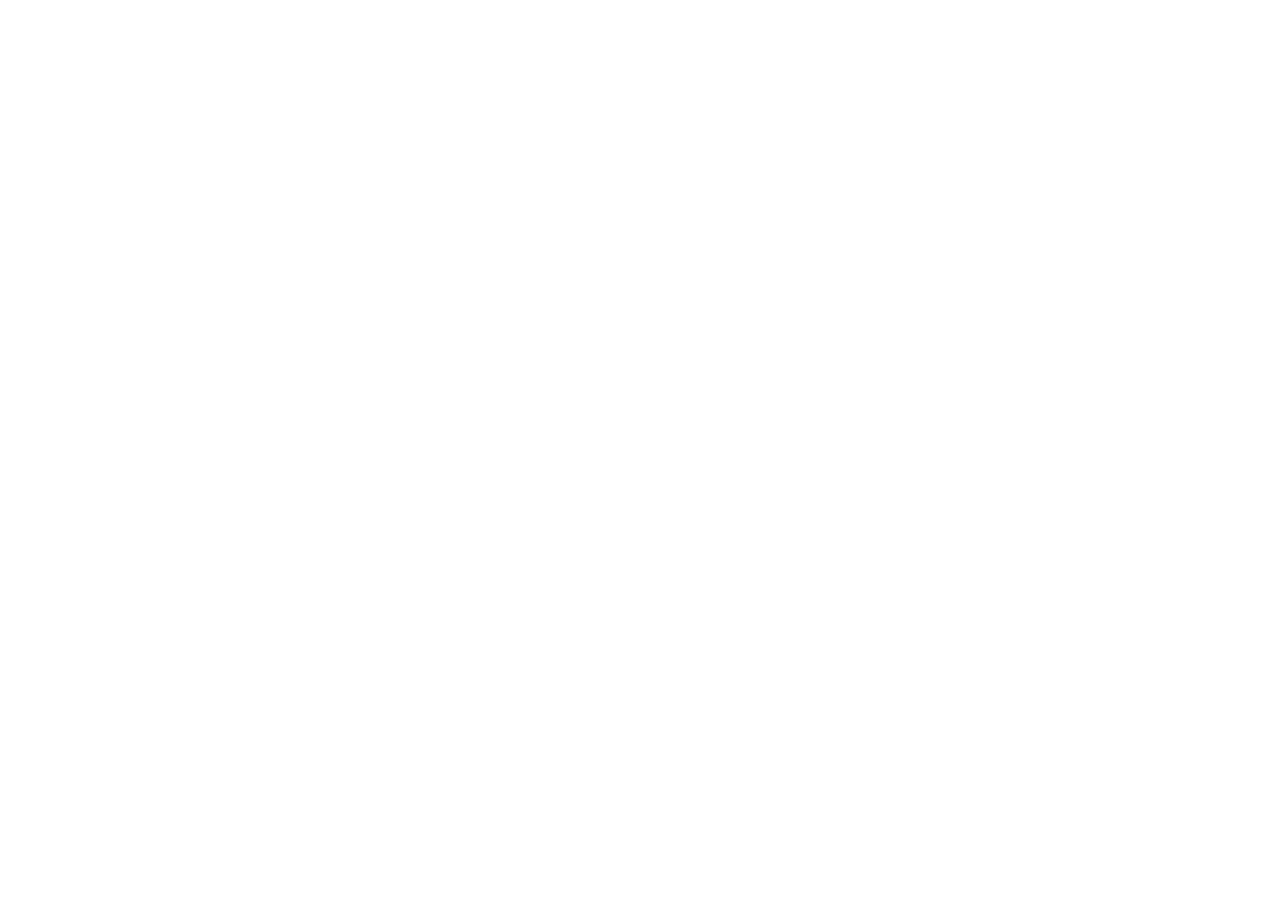
==== index.html @ 6e080601 "Create Project" ====
<!DOCTYPE html>
<html lang="fa">

<head>
    <meta charset="UTF-8">
    <meta name="viewport" content="width=device-width, initial-scale=1, minimum-scale=1, maximum-scale=1">

    <!-- Bootstrap style -->
    <link rel="stylesheet" href="assets/css/bootstrap/bootstrap.min.css">

    <!-- Bootstrap rtl -->
    <link rel="stylesheet" href="assets/css/bootstrap/bootstrap-rtl.css">

    <!-- Custom style -->
    <link rel="stylesheet" href="assets/css/custom/style.css">
    <link rel="stylesheet" href="assets/css/custom/light-theme.css" id="light-theme">
    <link rel="stylesheet" href="assets/css/custom/IranSansFont.css">

    <!-- Aos Style -->
    <link rel="stylesheet" href="assets/css/aos/aos.css">

    <!-- FontAwesome icons -->
    <link rel="stylesheet" href="https://use.fontawesome.com/releases/v5.15.1/css/all.css"
        integrity="sha384-vp86vTRFVJgpjF9jiIGPEEqYqlDwgyBgEF109VFjmqGmIY/Y4HV4d3Gp2irVfcrp" crossorigin="anonymous">

    <!-- Site Title -->
    <title>Pezhvak Agency</title>
</head>

<body>


    <!-- jQuery js -->
    <script src="assets/js/jquery/jquery-3.5.1.min.js"></script>

    <!-- Bootstrap js -->
    <script src="assets/js/bootstrap/popper.min.js"></script>
    <script src="assets/js/bootstrap/bootstrap.min.js"></script>

    <!-- Custome js -->
    <script src="assets/js/custom/SiteTheme.js"></script>
    <script src="assets/js/custom/Script.js"></script>

    <!-- Aos js -->
    <script src="assets/js/aos/aos.js"></script>
    <script>
        AOS.init();
    </script>
</body>

</html>
---- assets/css/custom/IranSansFont.css ----
/*
IRAN Sans-serif fonts are considered a proprietary software.
To gain information about the laws regarding the use of these fonts, please visit www.fontiran.com
--------------------------------------------------------------------------------------
This set of fonts are used in this project under the license: (...)
--------------------------------------------------------------------------------------
*/



/********** Import Fonts **********/
@font-face{
    font-family: 'IranSans';
    src: url(../../fonts/eot/iransansdnlight.eot);
    src: url(../../fonts/ttf/iransansdnlight.ttf) format('truetype'),
         url(../../fonts/woff/iransansdnlight.woff) format('woff'),
         url(../../fonts/svg/iransansdnlight.svg) format('svg'),
         url(../../fonts/woff2/iransansdnlight.woff2) format('woff2');
    font-style: thin;
}
@font-face{
    font-family: 'IranSans';
    src: url(../../fonts/eot/iransansdn.eot);
    src: url(../../fonts/ttf/iransansdn.ttf) format('truetype'),
         url(../../fonts/woff/iransansdn.woff) format('woff'),
         url(../../fonts/svg/iransansdn.svg) format('svg'),
         url(../../fonts/woff2/iransansdn.woff2) format('woff2');
    font-style: normal;
}
@font-face{
    font-family: 'IranSans';
    src: url(../../fonts/eot/iransansdnbold.eot);
    src: url(../../fonts/ttf/iransansdnbold.ttf) format('truetype'),
         url(../../fonts/woff/iransansdnbold.woff) format('woff'),
         url(../../fonts/svg/iransansdnbold.svg) format('svg'),
         url(../../fonts/woff2/iransansdnbold.woff2) format('woff2');
    font-style: bold;
}
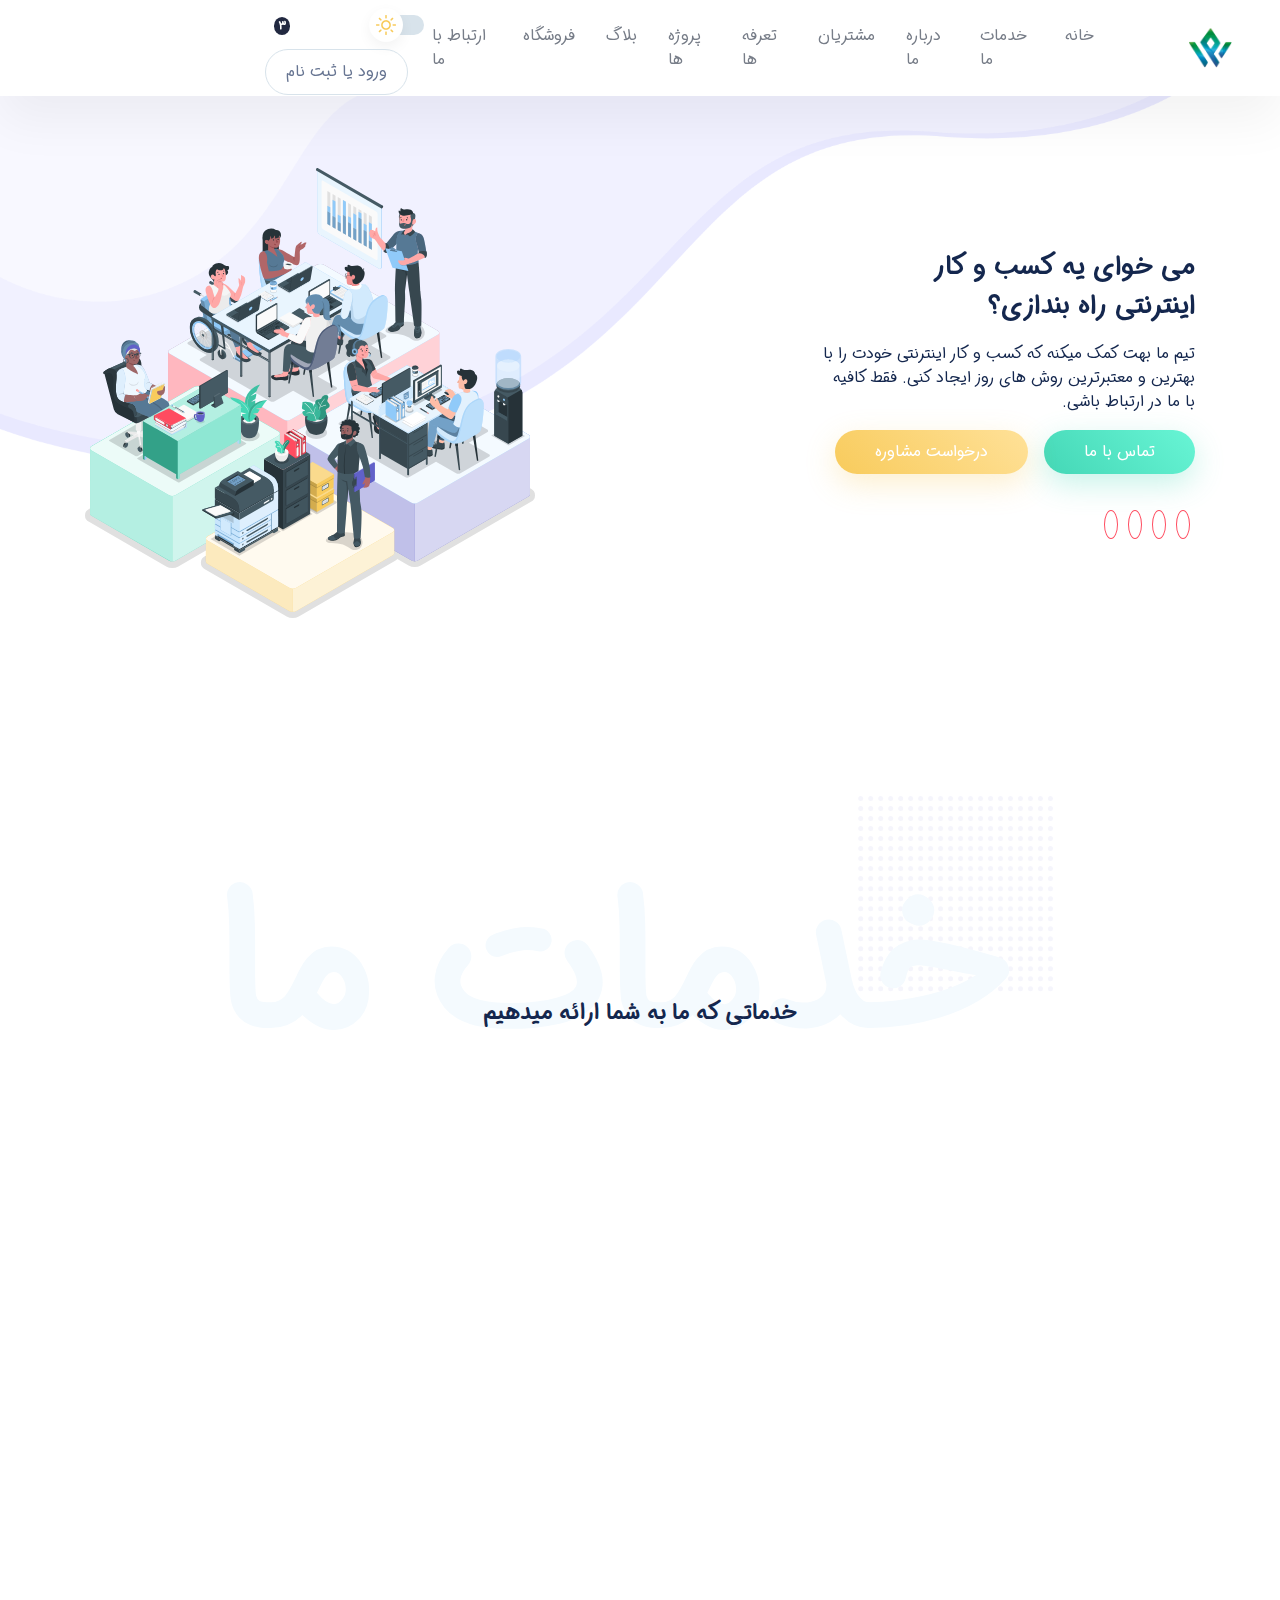
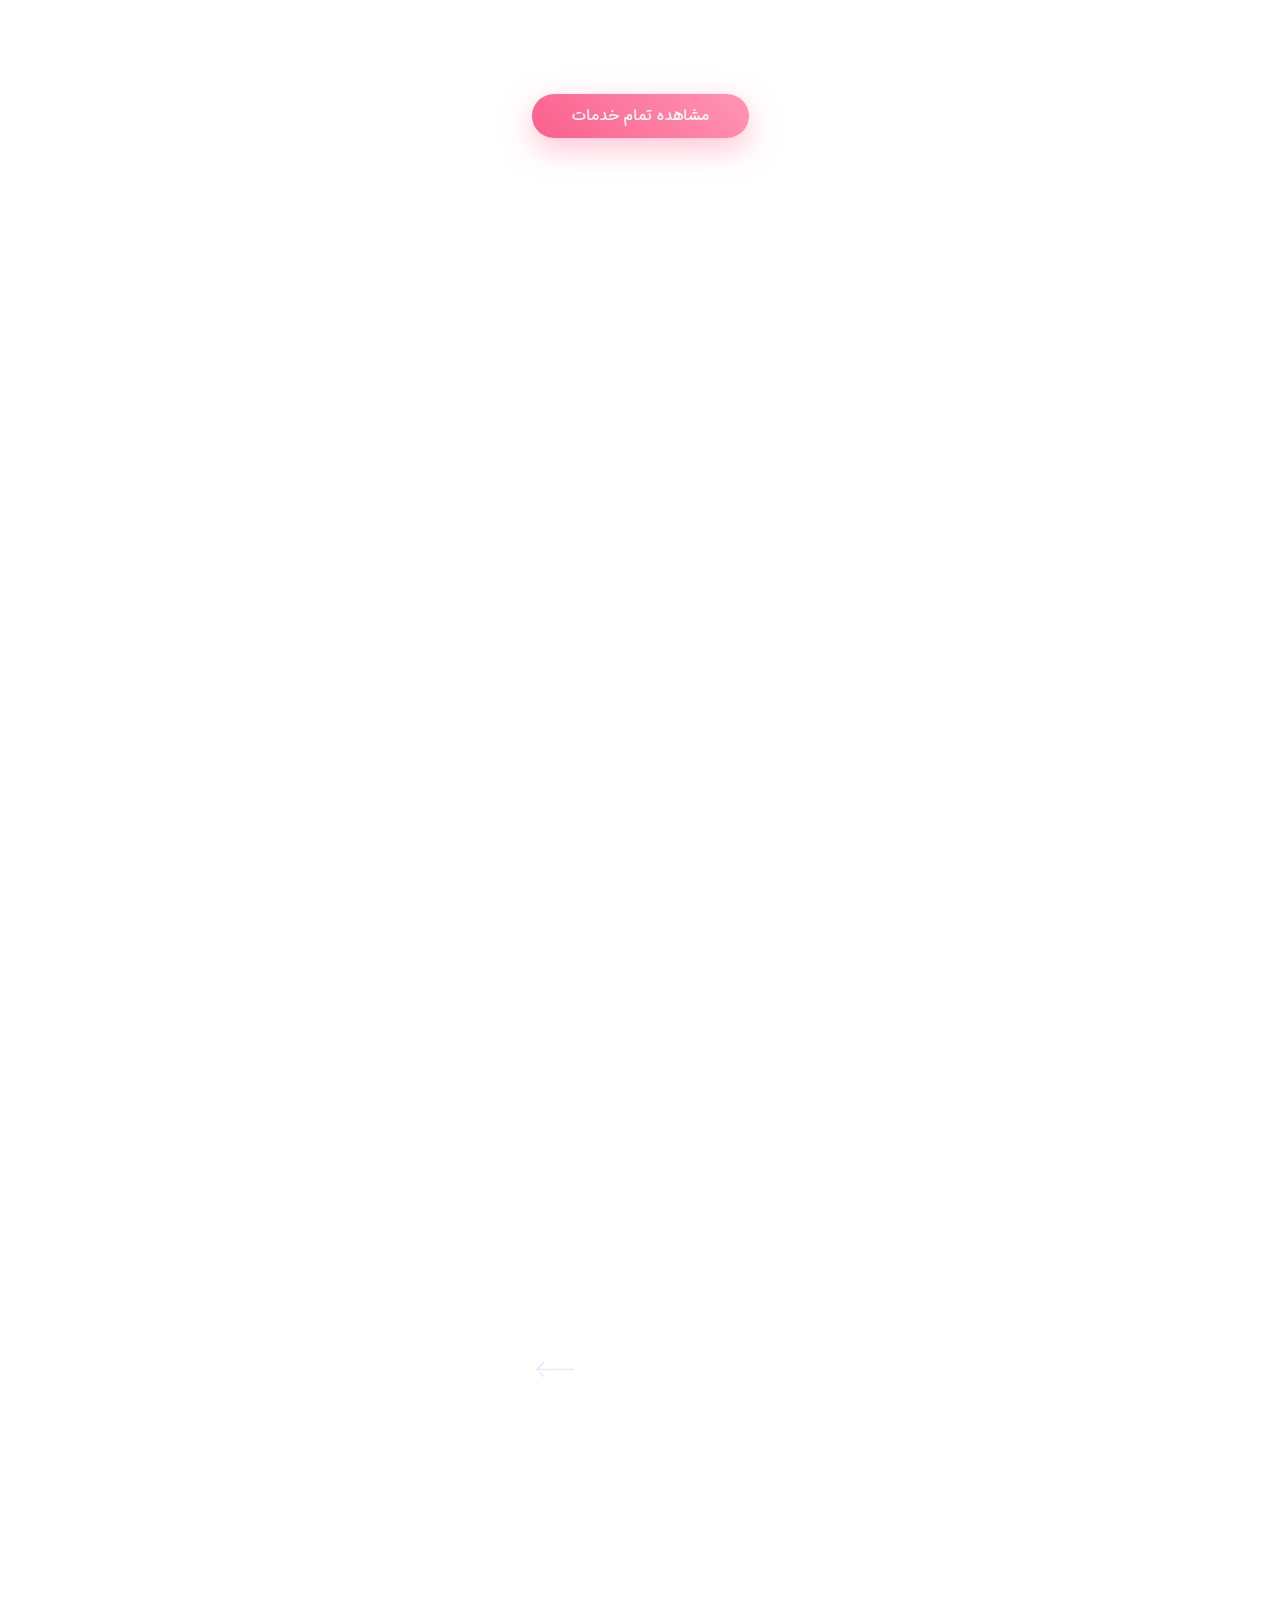
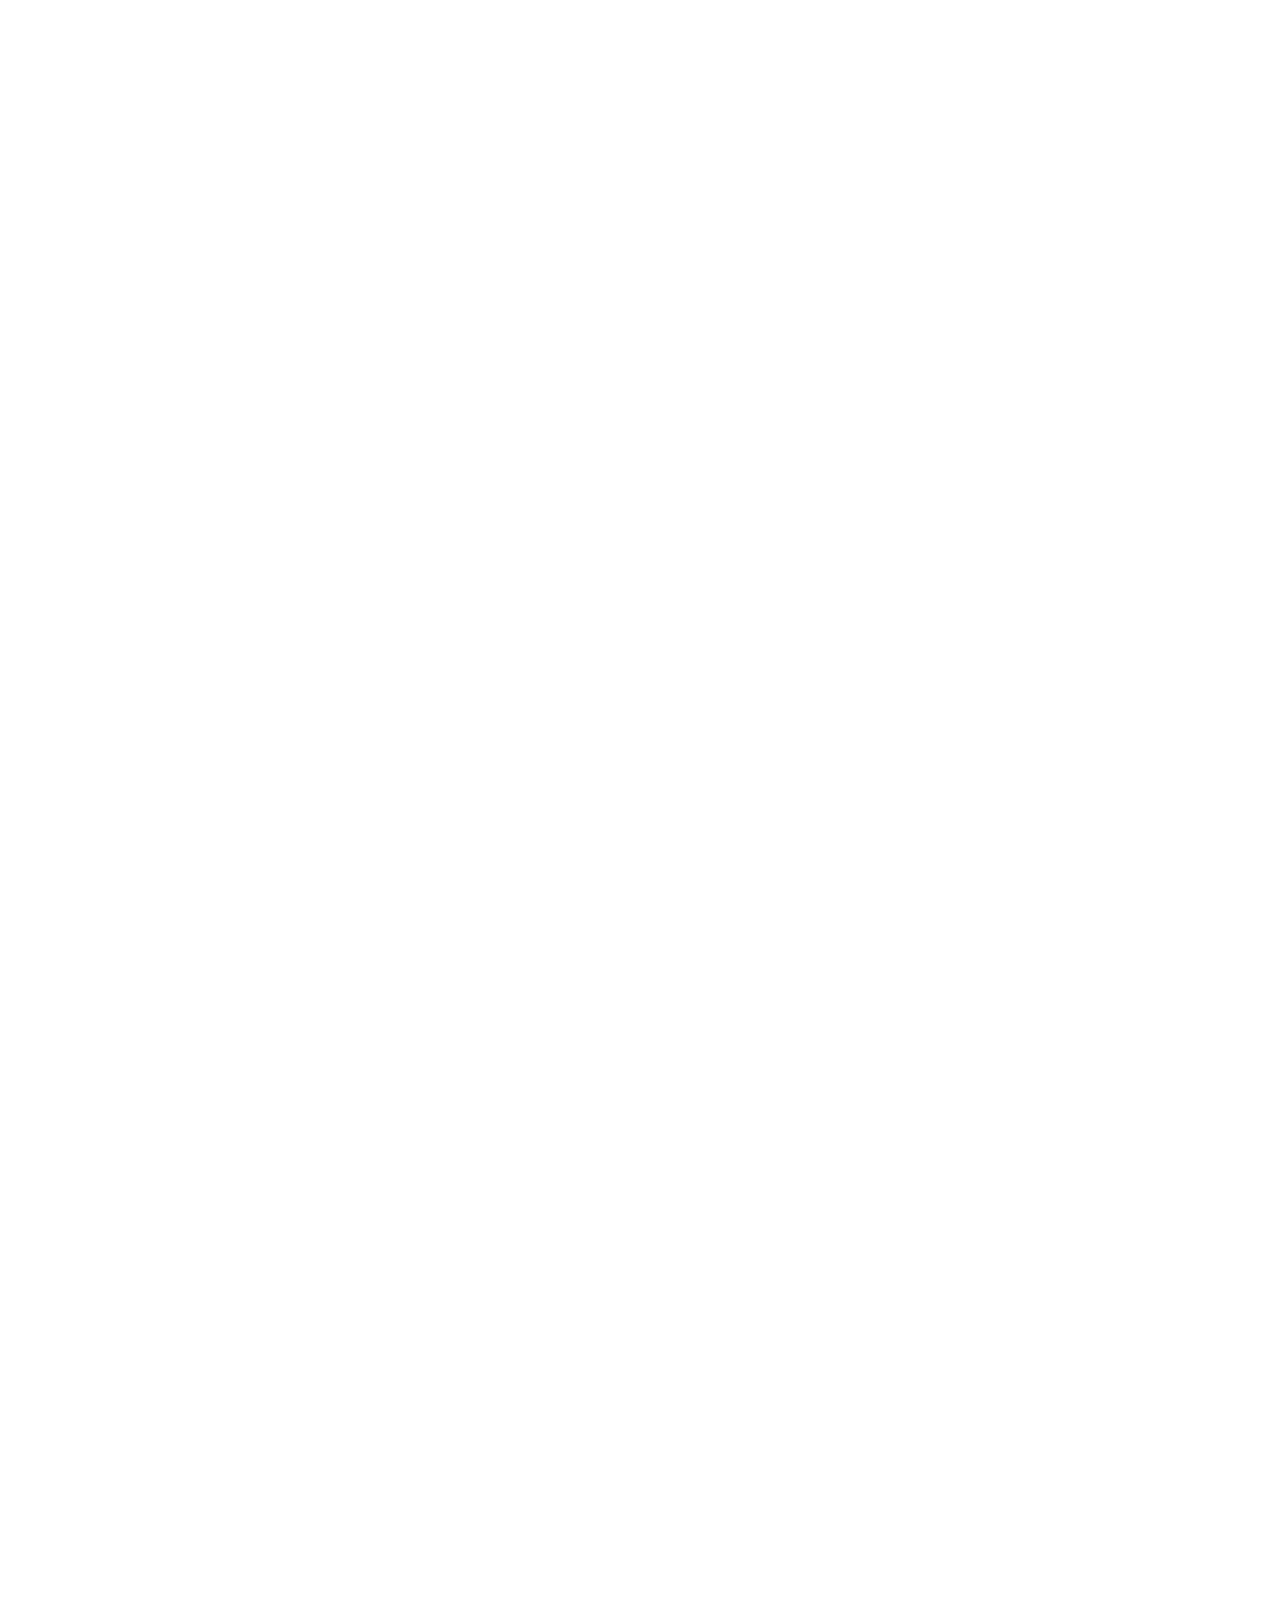
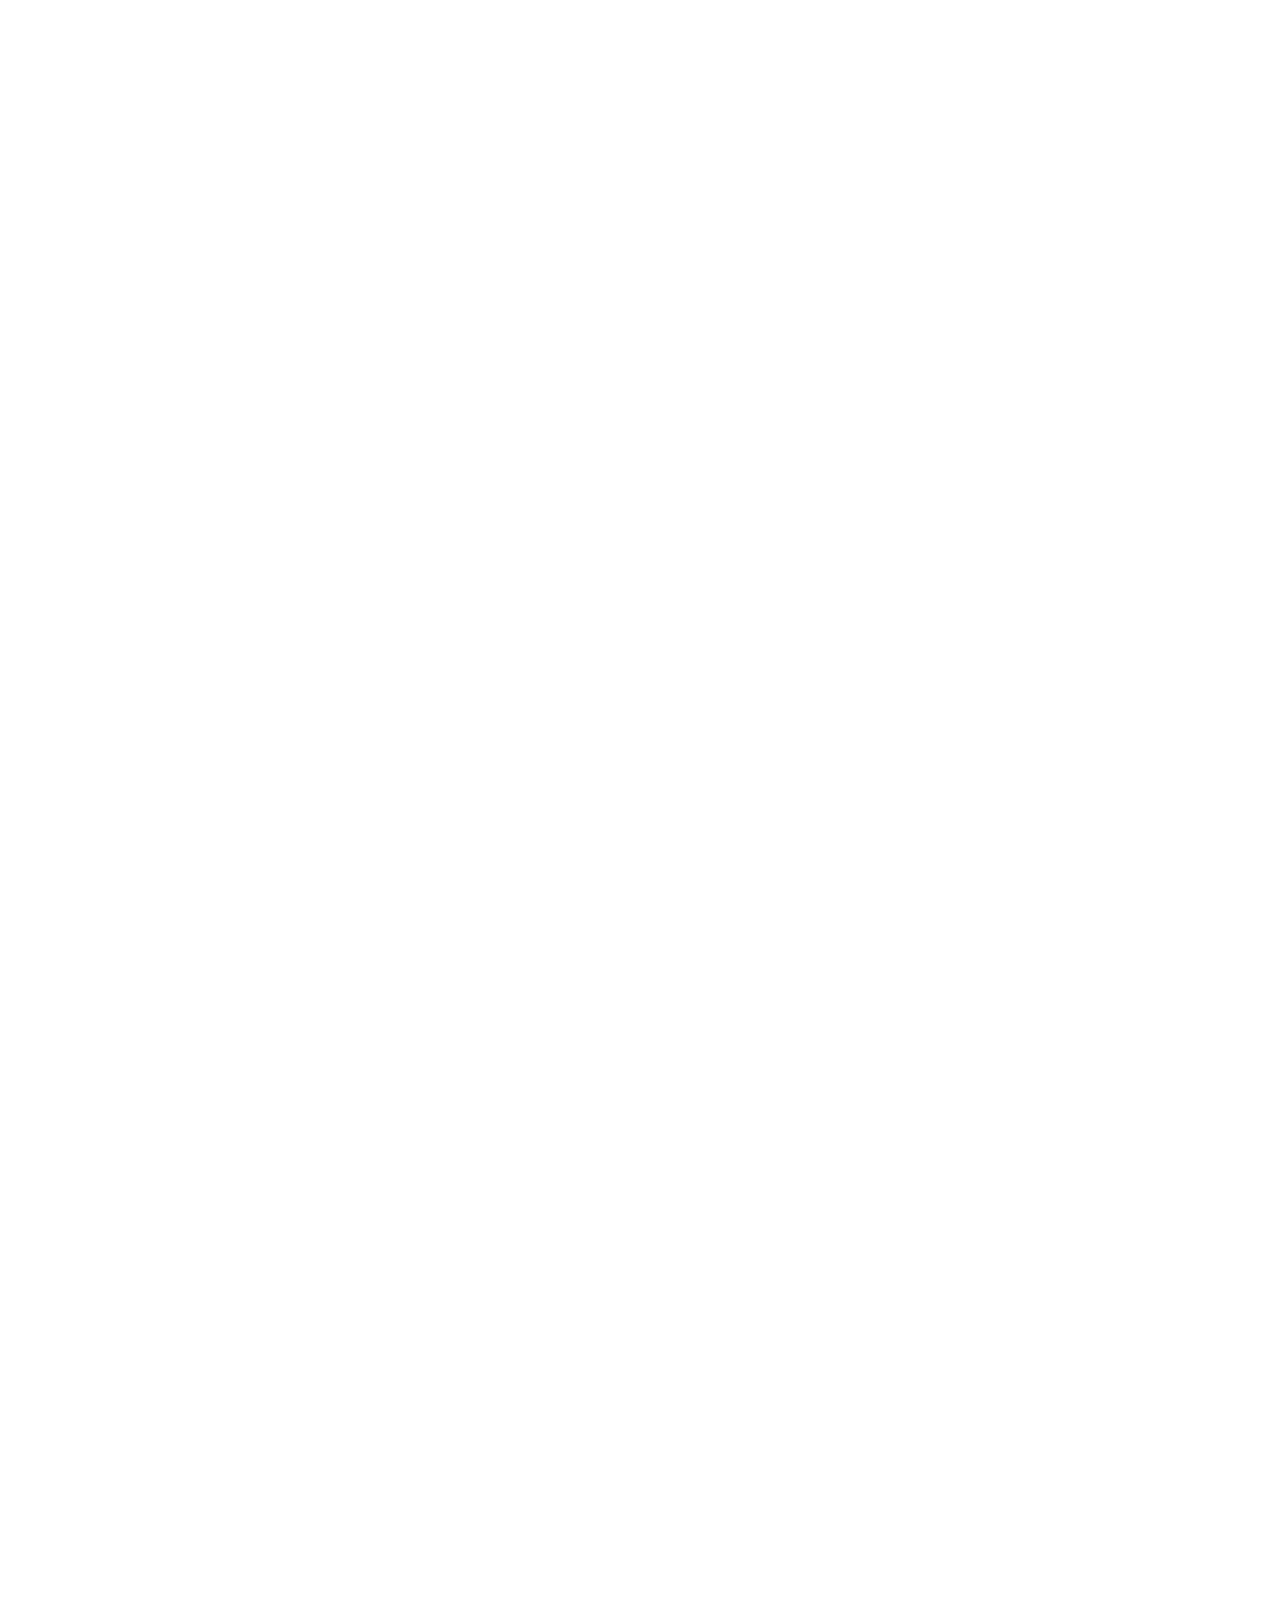
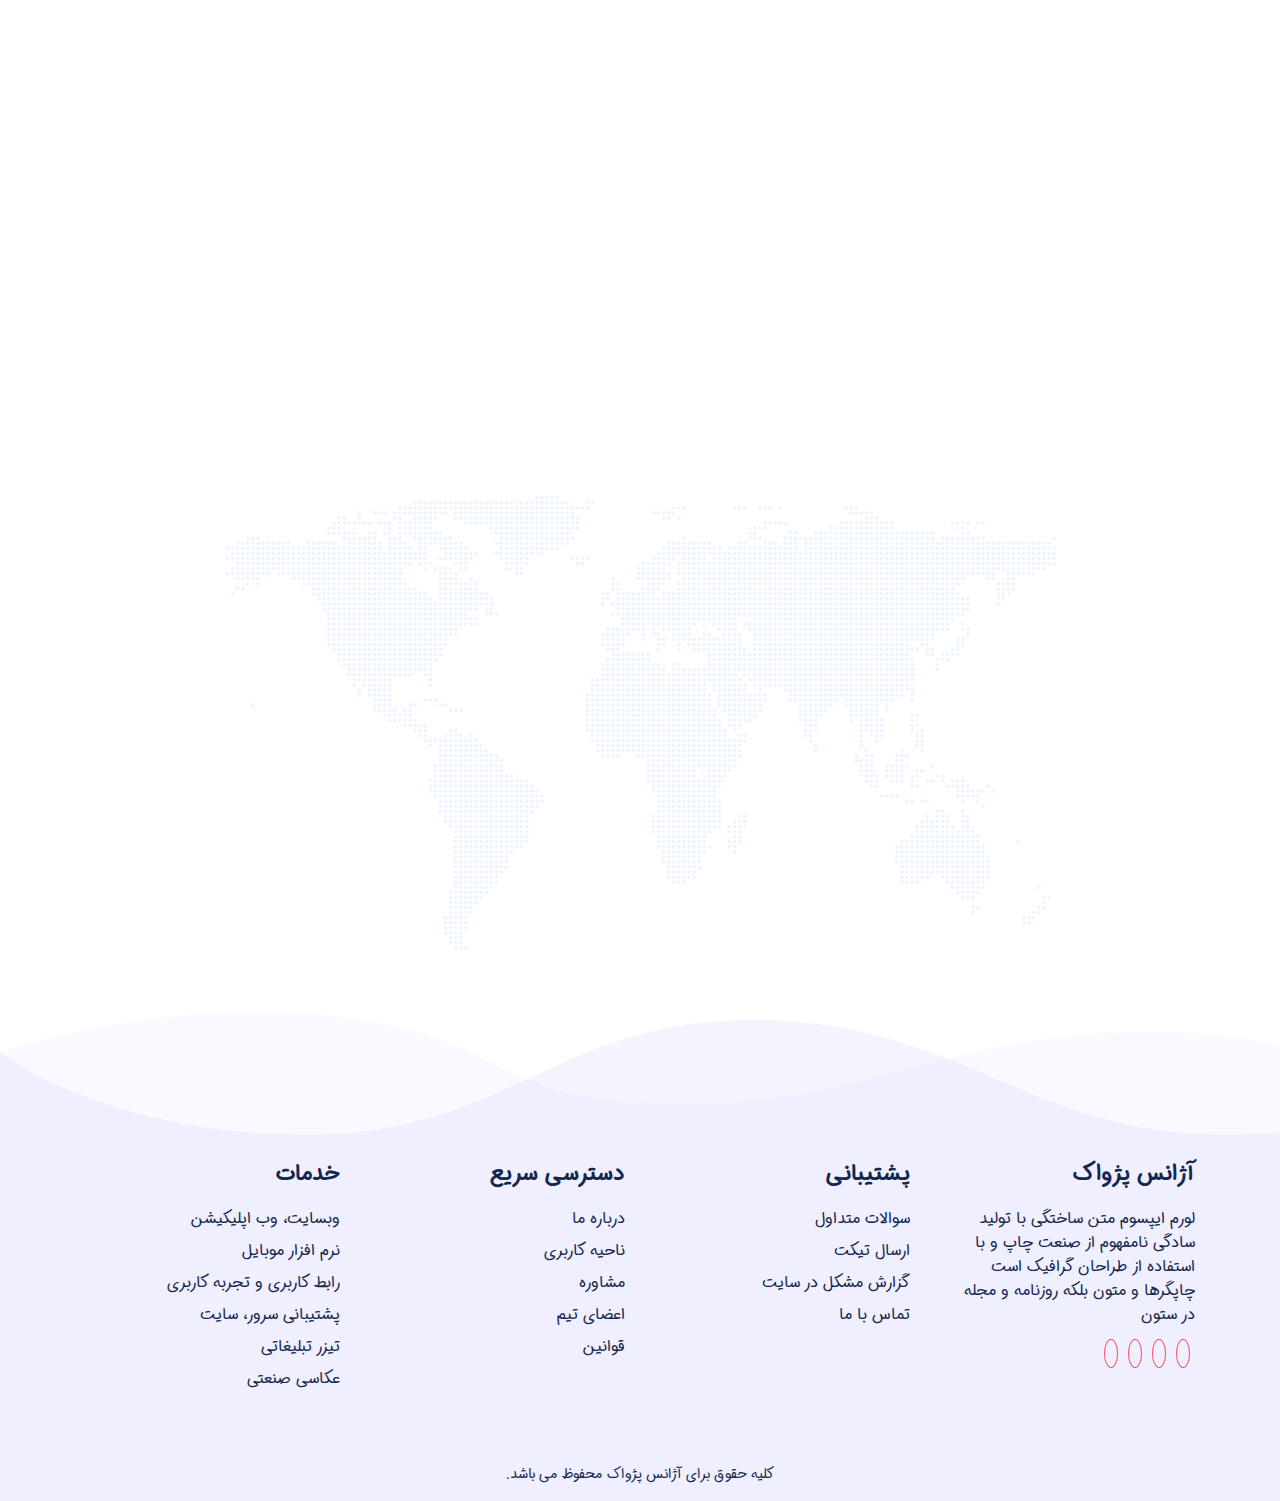
==== commit 2a5224e7: "finish page landing, dark theme and error pages" ====
--- a/index.html
+++ b/index.html
@@ -1,3 +1,4 @@
+<!-- Written By ZNGHamid :) -->
 <!DOCTYPE html>
 <html lang="fa">
 
@@ -5,30 +6,1151 @@
     <meta charset="UTF-8">
     <meta name="viewport" content="width=device-width, initial-scale=1, minimum-scale=1, maximum-scale=1">
 
+    <!-- Site logo -->
+    <link rel="icon" href="assets/img/logo.png">
+
     <!-- Bootstrap style -->
     <link rel="stylesheet" href="assets/css/bootstrap/bootstrap.min.css">
 
     <!-- Bootstrap rtl -->
     <link rel="stylesheet" href="assets/css/bootstrap/bootstrap-rtl.css">
 
+    <!-- Mobile Menu style -->
+    <link rel="stylesheet" href="assets/css/custom/MobileMenu.css">
+
+    <!-- Swiper Style -->
+    <link rel="stylesheet" href="assets/css/swiper/swiper.min.css">
+
+    <!-- Mmenu style -->
+    <link rel="stylesheet" href="assets/css/mmenu/mmenu-light.css">
+
     <!-- Custom style -->
     <link rel="stylesheet" href="assets/css/custom/style.css">
-    <link rel="stylesheet" href="assets/css/custom/light-theme.css" id="light-theme">
+
+    <!-- Darck theme style -->
+    <link rel="stylesheet" href="assets/css/custom/dark-theme.css" id="dark-theme">
+
+    <!-- Font style -->
     <link rel="stylesheet" href="assets/css/custom/IranSansFont.css">
 
     <!-- Aos Style -->
     <link rel="stylesheet" href="assets/css/aos/aos.css">
 
     <!-- FontAwesome icons -->
-    <link rel="stylesheet" href="https://use.fontawesome.com/releases/v5.15.1/css/all.css"
-        integrity="sha384-vp86vTRFVJgpjF9jiIGPEEqYqlDwgyBgEF109VFjmqGmIY/Y4HV4d3Gp2irVfcrp" crossorigin="anonymous">
+    <link rel="stylesheet" href="https://use.fontawesome.com/releases/v5.15.1/css/all.css" integrity="sha384-vp86vTRFVJgpjF9jiIGPEEqYqlDwgyBgEF109VFjmqGmIY/Y4HV4d3Gp2irVfcrp" crossorigin="anonymous">
 
     <!-- Site Title -->
     <title>Pezhvak Agency</title>
 </head>
 
-<body>
-
+<body onload="loader()">
+
+    <!-- Preloader Page Start -->
+    <div id="preloader">
+        <div class="animation">
+            <div class="loadingio-spinner-ripple-ukyvxxholu"><div class="ldio-q1sbdvhqnj">
+            <div></div><div></div>
+            </div></div>
+        </div>
+    </div>
+    <!-- Preloader Page End -->
+
+    <!-- For Scroll To top -->
+    <section id="home"></section>
+
+    <!-- Background Shape start -->
+    <div class="header-background-one d-none d-lg-inline">
+        <img src="assets/img/backgrounds/backgroundheaderiamge.png" alt="">
+    </div>
+    <!-- Background Shape End -->
+
+    <!-- Desktop Header Start -->
+    <header>
+        <nav class="navbar navbar-expand-xl navbar-light mx-xl-5 p-xl-0">
+            <div class="container container-1400">
+
+                <!-- Menu bars Start -->
+                <a href="#mobileMenu" id="menu-icon" class="d-xl-none ml-4">
+                    <span></span>
+                    <span></span>
+                    <span></span>
+                </a>
+                <!-- Menu bars End -->
+
+                <!-- Theme toggle button in Mobile and tablet Start -->
+                <label id="switch2" class="switch nav d-xl-none">
+                    <input type="checkbox" onchange="toggleTheme()" id="slider2">
+                    <span class="slider round"></span>
+                </label>
+                <!-- Theme toggle button in Mobile and tablet End -->
+
+                <!-- Site Logo Start -->
+                <div class="mr-auto mr-xl-0 ml-3">
+                    <a class="navbar-brand" href="#">
+
+                        <!-- Dont change height -->
+                        <img height="40" src="assets/img/logo.png" alt="logo">
+                        <!-- Dont change height -->
+
+                    </a>
+                </div>
+                <!-- Site Logo End -->
+
+                <!-- Header item Start -->
+                <div class="navbar-collapse d-none d-xl-flex" id="navbarText">
+
+                    <!-- Header links Start -->
+                    <ul class="navbar-nav ml-auto">
+
+                        <!-- Home Start -->
+                        <li class="nav-item">
+                            <a class="nav-link py-4 hover-bottom-line ScrollToHome" href="#home">خانه</a>
+                        </li>
+                        <!-- Home End -->
+
+                        <!-- Services Start -->
+                        <li class="nav-item">
+                            <a class="nav-link py-4 hover-bottom-line ScrollToServices" href="#services">خدمات ما</a>
+                        </li>
+                        <!-- Services End -->
+
+                        <!-- About Us Start -->
+                        <li class="nav-item">
+                            <a class="nav-link py-4 hover-bottom-line ScrollToAboutUs" href="#about-us">درباره ما</a>
+                        </li>
+                        <!-- About Us End -->
+
+                        <!-- Comments Start -->
+                        <li class="nav-item">
+                            <a class="nav-link py-4 hover-bottom-line ScrollToComments" href="#comments">مشتریان</a>
+                        </li>
+                        <!-- Comment End -->
+
+                        <!-- Prices Start -->
+                        <li class="nav-item">
+                            <a class="nav-link py-4 hover-bottom-line ScrollToPricing" href="#pricing">تعرفه ها</a>
+                        </li>
+                        <!-- Prices End -->
+
+                        <!-- Project Start -->
+                        <li class="nav-item">
+                            <a class="nav-link py-4 hover-bottom-line ScrollToProjects" href="#projects">پروژه ها</a>
+                        </li>
+                        <!-- Project End -->
+
+                        <!-- Blog Start -->
+                        <li class="nav-item">
+                            <a class="nav-link py-4 hover-bottom-line ScrollToBlog" href="#blog">بلاگ</a>
+                        </li>
+                        <!-- Blog End -->
+
+                        <!-- Megamenu Start-->
+                        <li class="nav-item dropdown megamenu">
+                            <a href="#" class="nav-link py-4" aria-haspopup="true" aria-expanded="false">فروشگاه <i
+                                    class="fas fa-caret-down"></i></a>
+                            <div class="dropdown-menu mt-0">
+                                <div class="container py-4">
+                                    <div class="row">
+                                        <div class="col-auto mb-4">
+                                            <h6 class="font-weight-bold ml-5">طراحی سایت</h6>
+                                            <ul class="list-unstyled">
+                                                <li class="nav-item"><a href="#"
+                                                        class="nav-link text-small pb-0 px-0 m-0">فروشگاهی</a></li>
+                                                <li class="nav-item"><a href="#"
+                                                        class="nav-link text-small pb-0 px-0 m-0">شرکتی</a></li>
+                                                <li class="nav-item"><a href="#"
+                                                        class="nav-link text-small pb-0 px-0 m-0">شخصی</a></li>
+                                                <li class="nav-item"><a href="#"
+                                                        class="nav-link text-small pb-0 px-0 m-0">خبری</a></li>
+                                            </ul>
+                                        </div>
+                                        <div class="col-auto mb-4">
+                                            <h6 class="font-weight-bold ml-5">طراحی نرم افزار</h6>
+                                            <ul class="list-unstyled">
+                                                <li class="nav-item"><a href="#"
+                                                        class="nav-link text-small pb-0 px-0 m-0">فروشگاهی</a></li>
+                                                <li class="nav-item"><a href="#"
+                                                        class="nav-link text-small pb-0 px-0 m-0">آموزشی</a></li>
+                                                <li class="nav-item"><a href="#"
+                                                        class="nav-link text-small pb-0 px-0 m-0">شخصی</a></li>
+                                                <li class="nav-item"><a href="#"
+                                                        class="nav-link text-small pb-0 px-0 m-0">خبری</a></li>
+                                            </ul>
+                                        </div>
+                                        <div class="col-auto mb-4">
+                                            <h6 class="font-weight-bold ml-5">طراحی ظاهر و رابط کاربری</h6>
+                                            <ul class="list-unstyled">
+                                                <li class="nav-item"><a href="#"
+                                                        class="nav-link text-small pb-0 px-0 m-0">فروشگاهی</a></li>
+                                                <li class="nav-item"><a href="#"
+                                                        class="nav-link text-small pb-0 px-0 m-0">شرکتی</a></li>
+                                                <li class="nav-item"><a href="#"
+                                                        class="nav-link text-small pb-0 px-0 m-0">شخصی</a></li>
+                                                <li class="nav-item"><a href="#"
+                                                        class="nav-link text-small pb-0 px-0 m-0">خبری</a></li>
+                                            </ul>
+                                        </div>
+                                        <div class="col-auto mb-4">
+                                            <h6 class="font-weight-bold ml-5">تبلیغات</h6>
+                                            <ul class="list-unstyled">
+                                                <li class="nav-item"><a href="#"
+                                                        class="nav-link text-small pb-0 px-0 m-0">فروشگاهی</a></li>
+                                                <li class="nav-item"><a href="#"
+                                                        class="nav-link text-small pb-0 px-0 m-0">شرکتی</a></li>
+                                                <li class="nav-item"><a href="#"
+                                                        class="nav-link text-small pb-0 px-0 m-0">شخصی</a></li>
+                                                <li class="nav-item"><a href="#"
+                                                        class="nav-link text-small pb-0 px-0 m-0">خبری</a></li>
+                                            </ul>
+                                        </div>
+                                        <div class="col-auto mb-4">
+                                            <h6 class="font-weight-bold ml-5">عکاسی صنعتی</h6>
+                                            <ul class="list-unstyled">
+                                                <li class="nav-item"><a href="#"
+                                                        class="nav-link text-small pb-0 px-0 m-0">فروشگاهی</a></li>
+                                                <li class="nav-item"><a href="#"
+                                                        class="nav-link text-small pb-0 px-0 m-0">شرکتی</a></li>
+                                                <li class="nav-item"><a href="#"
+                                                        class="nav-link text-small pb-0 px-0 m-0">شخصی</a></li>
+                                                <li class="nav-item"><a href="#"
+                                                        class="nav-link text-small pb-0 px-0 m-0">خبری</a></li>
+                                            </ul>
+                                        </div>
+                                        <div class="col-auto mb-4">
+                                            <h6 class="font-weight-bold ml-5">امنیت سرور و سایت</h6>
+                                            <ul class="list-unstyled">
+                                                <li class="nav-item"><a href="#"
+                                                        class="nav-link text-small pb-0 px-0 m-0">فروشگاهی</a></li>
+                                                <li class="nav-item"><a href="#"
+                                                        class="nav-link text-small pb-0 px-0 m-0">شرکتی</a></li>
+                                                <li class="nav-item"><a href="#"
+                                                        class="nav-link text-small pb-0 px-0 m-0">شخصی</a></li>
+                                                <li class="nav-item"><a href="#"
+                                                        class="nav-link text-small pb-0 px-0 m-0">خبری</a></li>
+                                            </ul>
+                                        </div>
+                                    </div>
+                                </div>
+                            </div>
+                        </li>
+                        <!-- Megamenu End-->
+
+                        <!-- Contact Us Start -->
+                        <li class="nav-item">
+                            <a class="nav-link py-4 hover-bottom-line ScrollToContactUs" href="#contact-us">ارتباط با ما</a>
+                        </li>
+                        <!-- Contact Us End -->
+                    </ul>
+                    <!-- Header links End -->
+
+                    <div class="nav align-items-center">
+
+                        <!-- Theme toggle button Start -->
+                        <label id="switch" class="switch nav">
+                            <input type="checkbox" onchange="toggleTheme()" id="slider">
+                            <span class="slider round"></span>
+                        </label>
+                        <!-- Theme toggle button End -->
+
+                        <!-- Cart button Start -->
+                        <a class="p-4 hover-bottom-line" href="#">
+                            <span><i class="fas fa-shopping-cart text-blue-gray"></i></span>
+                        </a>
+                        <!-- Cart button End -->
+
+                        <!-- Cart button with dropdown menu Start -->
+                        <div class="dropdown hover-bottom-line">
+
+                            <!-- Cart Badge Start -->
+                            <div class="position-relative p-4">
+                                <span class="position-absolute badge bg-dark text-white rounded-circle mt-n2 mr-n2">۳</span>
+                                <span><i class="fas fa-shopping-cart text-blue-gray"></i></span>
+                            </div>
+                            <!-- Cart Badge End -->
+
+                            <!-- Dropdown Cart Menu Start -->
+                            <div class="dropdown-menu dropdown-menu-left mt-0 py-2 text-title-5 cart-drop-menu">
+
+                                <a class="dropdown-item px-3 text-blue-gray" href="#">مشاهده سبد خرید</a>
+
+                                <div class="dropdown-divider"></div>
+
+                                <div class="cart-scroll-section">
+
+                                    <!-- Cart item Start -->
+                                    <a class="dropdown-item py-2 px-3 text-blue-gray" href="#">
+                                        <img class="rounded-lg" height="64" src="assets/img/covers/cart-image.png" alt="image">
+                                        <span class="ml-3">طراحی رابط کاربری موبایل</span>
+                                    </a>
+                                    <!-- Cart item End -->
+
+                                    <!-- Cart item Start -->
+                                    <a class="dropdown-item py-2 px-3 text-blue-gray" href="#">
+                                        <img class="rounded-lg" height="64" src="assets/img/covers/cart-image.png" alt="image">
+                                        <span class="ml-3">طراحی رابط کاربری موبایل</span>
+                                    </a>
+                                    <!-- Cart item End -->
+
+                                    <!-- Cart item Start -->
+                                    <a class="dropdown-item py-2 px-3 text-blue-gray" href="#">
+                                        <img class="rounded-lg" height="64" src="assets/img/covers/cart-image.png" alt="image">
+                                        <span class="ml-3">طراحی رابط کاربری موبایل</span>
+                                    </a>
+                                    <!-- Cart item End -->
+
+                                    <!-- Cart item Start -->
+                                    <a class="dropdown-item py-2 px-3 text-blue-gray" href="#">
+                                        <img class="rounded-lg" height="64" src="assets/img/covers/cart-image.png" alt="image">
+                                        <span class="ml-3">طراحی رابط کاربری موبایل</span>
+                                    </a>
+                                    <!-- Cart item End -->
+                                </div>
+
+                                <div class="dropdown-divider"></div>
+
+                                <!-- Cart price and info Start -->
+                                <div class="dropdown-item-text ml-auto px-3 py-2">
+                                    <span>قیمت کل:</span>
+                                    <span>۲،۰۰۰،۰۰۰</span>
+                                    <span>ریال</span>
+                                </div>
+                                <!-- Cart price and info End -->
+
+                                <!-- Cart button submit Start -->
+                                <div class="dropdown-item-text px-3 text-center">
+                                    <a class="cart-button-go" href="#">ثبت سفارش</a>
+                                </div>
+                                <!-- Cart button submit End -->
+
+                            </div>
+                            <!-- Dropdown Cart Menu End -->
+
+                        </div>
+                        <!-- Cart button with dropdown menu End -->
+
+                        <!-- Account Button with dropdown menu Start -->
+                        <div class="dropdown hover-bottom-line">
+
+                            <div class="text-blue-gray position-relative p-4"><i class="fas fa-user"></i></div>
+
+                            <div class="dropdown-menu dropdown-menu-left mt-0 py-2 text-title-5">
+
+                                <h6 class="dropdown-header pl-4 pr-3 text-dark text-bold-font">آقای حمیدرضا زنگوئی</h6>
+                                <a class="dropdown-item py-2 px-3 text-blue-gray" href="#"><i class="fas fa-id-card"></i> پروفایل</a>
+                                <a class="dropdown-item py-2 px-3 text-blue-gray" href="#"><i class="fas fa-shopping-basket"></i> سبد خرید</a>
+
+                                <div class="dropdown-divider"></div>
+
+                                <a class="dropdown-item px-3 text-blue-gray" href="#"><i class="fas fa-sign-out-alt"></i> خروج</a>
+
+                            </div>
+                        </div>
+                        <!-- Account Button with dropdown menu End -->
+
+                        <!-- Login or register Button Start -->
+                        <a class="login-register-button mr-3" href="#">ورود یا ثبت نام</a>
+                        <!-- Login or register Button End -->
+                    </div>
+                </div>
+                <!-- Header item End -->
+            </div>
+        </nav>
+    </header>
+    <!-- Desktop Header End -->
+
+    <!-- Mobile Menu Start -->
+    <nav id="mobileMenu" class="text-right d-xl-none">
+        <ul class="text-right">
+            <li class="d-non">
+                <a class="rounded-pill border-danger border text-danger" href="#"><i class="fas fa-sign-in-alt"></i> ورود یا ثبت نام</a>
+            </li>
+            <li>
+                <a class="rounded-pill login-register-button text-blue-gray" href="#"><i class="fas fa-user"></i> حساب کاربری</a>
+            </li>
+            <li>
+                <a class="rounded-pill login-register-button text-blue-gray" href="#"><i class="fas fa-shopping-cart"></i> سبد خرید</a>
+            </li>
+            <li class="selected"><a class="ScrollToHomeMobile" href="#home">خانه</a></li>
+            <li><a class="ScrollToServicesMobile" href="#services">خدمات ما</a></li>
+            <li><a class="ScrollToAboutUsMobile" href="#about-us">درباره ما</a></li>
+            <li><a class="ScrollToCommentsMobile" href="#comments">مشتریان</a></li>
+            <li><a class="ScrollToPricingMobile" href="#pricing">تعرفه ها</a></li>
+            <li><a class="ScrollToProjectsMobile" href="#projects">پروژه ها</a></li>
+            <li><a class="ScrollToBlogMobile" href="#blog">بلاگ</a></li>
+            <li><span>فروشگاه</span>
+                <ul>
+                    <li><span>طراحی سایت</span>
+                        <ul>
+                            <li><a href="#">آموزشی</a></li>
+                            <li><a href="#">فروشگاهی</a></li>
+                            <li><a href="#">شخصی</a></li>
+                            <li><a href="#">خبری</a></li>
+                            <li><a href="#">شرکتی</a></li>
+                        </ul>
+                    </li>
+                    <li><span>طراحی نرم افزار</span>
+                        <ul>
+                            <li><a href="#">آموزشی</a></li>
+                            <li><a href="#">فروشگاهی</a></li>
+                            <li><a href="#">شخصی</a></li>
+                            <li><a href="#">خبری</a></li>
+                            <li><a href="#">شرکتی</a></li>
+                        </ul>
+                    </li>
+                    <li><span>طراحی ظاهر و رابط کاربری</span>
+                        <ul>
+                            <li><a href="#">آموزشی</a></li>
+                            <li><a href="#">فروشگاهی</a></li>
+                            <li><a href="#">شخصی</a></li>
+                            <li><a href="#">خبری</a></li>
+                            <li><a href="#">شرکتی</a></li>
+                        </ul>
+                    </li>
+                    <li><span>تبلیغات</span>
+                        <ul>
+                            <li><a href="#">آموزشی</a></li>
+                            <li><a href="#">فروشگاهی</a></li>
+                            <li><a href="#">شخصی</a></li>
+                            <li><a href="#">خبری</a></li>
+                            <li><a href="#">شرکتی</a></li>
+                        </ul>
+                    </li>
+                    <li><span>عکاسی صنعتی</span>
+                        <ul>
+                            <li><a href="#">آموزشی</a></li>
+                            <li><a href="#">فروشگاهی</a></li>
+                            <li><a href="#">شخصی</a></li>
+                            <li><a href="#">خبری</a></li>
+                            <li><a href="#">شرکتی</a></li>
+                        </ul>
+                    </li>
+                    <li><span>امنیت سرور و سایت</span>
+                        <ul>
+                            <li><a href="#">آموزشی</a></li>
+                            <li><a href="#">فروشگاهی</a></li>
+                            <li><a href="#">شخصی</a></li>
+                            <li><a href="#">خبری</a></li>
+                            <li><a href="#">شرکتی</a></li>
+                        </ul>
+                    </li>
+                </ul>
+            </li>
+            <li><a class="ScrollToContactUsMobile" href="#contact-us">ارتباط با ما</a></li>
+        </ul>
+    </nav>
+    <!-- Mobile Menu End -->
+
+
+    <!-- All content Start -->
+    <div class="wrapper text-right">
+
+        <!-- Home section Start -->
+        <section class="section-home py-section py-0 py-lg-5">
+            <div class="container">
+                <div class="row align-items-center text-center text-md-right">
+                    <div class="col-md-6 order-1 order-md-0">
+                        <p class="text-title-1 text-black-font" data-aos="fade-left" data-aos-delay="300">می خوای یه کسب و کار<br class="d-none d-lg-inline"> اینترنتی راه بندازی؟</p>
+                        <p data-aos="fade-left" data-aos-delay="600">تیم ما بهت کمک میکنه که کسب و کار اینترنتی خودت را با<br class="d-none d-lg-inline"> بهترین و معتبرترین روش های روز ایجاد کنی. فقط کافیه<br class="d-none d-lg-inline"> با ما در ارتباط باشی.</p>
+                        <div class="nav">
+                            <a class="btn-section-one-contact-us ml-4 mb-3 mx-auto mx-md-0 ml-md-3" href="#" data-aos="fade-left" data-aos-delay="1100">تماس با ما</a>
+                            <a class="btn-section-one-chat-with-us mb-3 mx-auto mx-md-0 ml-md-3" href="#" data-aos="fade-left" data-aos-delay="800">درخواست مشاوره</a>
+                        </div>
+                        <div class="social-links mt-4">
+                            <a href="#"><i class="fab fa-telegram"></i></a>
+                            <a href="#"><i class="fab fa-instagram"></i></a>
+                            <a href="#"><i class="fab fa-dribbble"></i></a>
+                            <a href="#"><i class="fab fa-facebook"></i></a>
+                        </div>
+                    </div>
+                    <div class="col-md-6 order-0 order-md-1 text-md-left">
+                        <img class="img-fluid mb-3 mb-md-0 image-up-down" data-aos="fade-right" data-aos-delay="600" src="assets/img/backgrounds/company-image.svg" alt="shape">
+                    </div>
+                </div>
+            </div>
+        </section>
+        <!-- Home section End -->
+
+        <!-- Services section Start -->
+        <section class="section-services py-section" id="services">
+            <div class="container">
+
+                <div class="d-flex justify-content-center align-items-end position-relative">
+                    <img class="img-fluid services-svg-image" src="assets/img/services-icons/services-svg-iamge.svg" alt="icon">
+                    <p class="position-absolute text-title-2 m-0 text-bold-font text-center">خدماتی که ما به شما ارائه میدهیم</p>
+                </div>
+
+                <div class="row">
+
+                    <div class="col-lg-4 col-md-6">
+                        <div class="services-card" data-aos="fade-left">
+                            <img class="img-fluid mb-3" src="assets/img/services-icons/SiteDesginLogo.svg" alt="icon">
+                            <p class="text-title-4 text-bold-font text-black-font">طراحی و توسعه سایت</p>
+                            <p class="text-title-5 text-blue-gray">طراحی انواع سایت فروشگاهی، شرکتی، نمونه کار، اختصاصی و ... به صورت کاملا واکنش گرا و برترین متود های روز دنیا.</p>
+                        </div>
+                    </div>
+                    <div class="col-lg-4 col-md-6">
+                        <div class="services-card" data-aos="fade-down">
+                            <img class="img-fluid mb-3" src="assets/img/services-icons/MobileDesignLogo.svg" alt="icon">
+                            <p class="text-title-4 text-bold-font text-black-font">طراحی نرم افزار موبایل</p>
+                            <p class="text-title-5 text-blue-gray">طراحی و تولید انواع نرمافزار برای انواع پلتفرم ها در موبایل با به روز ترین روش ها.</p>
+                        </div>
+                    </div>
+                    <div class="col-lg-4 col-md-6">
+                        <div class="services-card" data-aos="fade-right">
+                            <img class="img-fluid mb-3" src="assets/img/services-icons/UIUXDesignLogo.svg" alt="icon">
+                            <p class="text-title-4 text-bold-font text-black-font">طراحی رابط و تجربه کاربری</p>
+                            <p class="text-title-5 text-blue-gray">تیم ما به شما کمک میکنه که ظاهر ایده های خودتون رو روی هر پلتفرمی پیاده سازی کنید.</p>
+                        </div>
+                    </div>
+                    <div class="col-lg-4 col-md-6">
+                        <div class="services-card" data-aos="fade-left">
+                            <img class="img-fluid mb-3" src="assets/img/services-icons/AdCreateLogo.svg" alt="icon">
+                            <p class="text-title-4 text-bold-font text-black-font">تیزر تبلیغاتی</p>
+                            <p class="text-title-5 text-blue-gray">ساخت انواع تیزر تبلیغاتی برای گسترش کسب کار شما با هدف بهبود ارتباط شما با مشتری.</p>
+                        </div>
+                    </div>
+                    <div class="col-lg-4 col-md-6">
+                        <div class="services-card" data-aos="fade-up">
+                            <img class="img-fluid mb-3" src="assets/img/services-icons/CameraLogo.svg" alt="icon">
+                            <p class="text-title-4 text-bold-font text-black-font">عکاسی صنعتی</p>
+                            <p class="text-title-5 text-blue-gray">عکس خوب بهتر از محصول خودشو نشون میده پس باید برای پیشرفت کسب و کار خودت حرفه ای عمل کنی.</p>
+                        </div>
+                    </div>
+                    <div class="col-lg-4 col-md-6">
+                        <div class="services-card" data-aos="fade-right">
+                            <img class="img-fluid mb-3" src="assets/img/services-icons/SecurityLogo.svg" alt="icon">
+                            <p class="text-title-4 text-bold-font text-black-font">امنیت سایت و سرور</p>
+                            <p class="text-title-5 text-blue-gray">سایت یا سروری داری که نیاز به تامین امنیت پیشرفته داره کافیه فقط بسپریش به ما تا کمک کنیم.</p>
+                        </div>
+                    </div>
+                    <a class="btn-pink mt-4 mx-auto d-block" href="#">مشاهده تمام خدمات</a>
+                </div>
+            </div>
+        </section>
+        <!-- Services section End -->
+
+        <!-- About Us section Start -->
+        <section class="section-about-us py-section" id="about-us">
+            <div class="container">
+                <div class="row align-items-center text-center text-lg-right">
+                    <div class="col-lg-6">
+                        <img class="img-fluid mb-3 mb-md-0 image-up-down" data-aos="zoom-in-left" data-aos-delay="300" src="assets/img/backgrounds/Team-amico.svg" alt="shape">
+                    </div>
+                    <div class="col-lg-6">
+                        <p class="text-title-4 text-red mb-4 mt-4 mt-lg-0" data-aos="fade-right" data-aos-delay="300">درباره ما</p>
+                        <p class="text-title-2 text-bold-font" data-aos="fade-right" data-aos-delay="600">یک تیم، پر ازتجربه و همکاری</p>
+                        <p class="text-title-4 text-blue-gray mb-5" data-aos="fade-right" data-aos-delay="900">لورم
+                            ایپسوم متن ساختگی با تولید سادگی نامفهوم از
+                            صنعت چاپ و با استفاده از طراحان گرافیک است چاپگرها و متون بلکه روزنامه و مجله در ستون و
+                            سطرآنچنان که لازم است و برای شرایط فعلی تکنولوژی مورد نیاز و کاربردهای متنوع با هدف بهبود
+                            ابزارهای کاربردی می باشد کتابهای زیادی در شصت و سه درصد گذشته حال و آینده
+                        </p>
+                        <a class="btn-pink mx-auto" href="#" data-aos="fade-right" data-aos-delay="1200">آعضای آژانس پژواک</a>
+                    </div>
+                </div>
+            </div>
+        </section>
+        <!-- About Us section End -->
+
+        <!-- Comments section Start -->
+        <section class="section-Comments py-section" id="comments">
+            <div class="container">
+                <div class="row align-items-center text-center text-lg-right">
+                    <div class="col-lg-6">
+                        <!-- Comments Swiper section Start -->
+                        <div class="swiper-container swiper-comments p-4" data-aos="fade-left" data-aos-delay="100">
+                            <div class="swiper-wrapper">
+                                <div class="swiper-slide comments-div nav align-items-center" type="button"
+                                    data-toggle="modal" data-target="#commentsmodal1">
+                                    <div class="mx-auto mx-md-0">
+                                        <img class="img-fluid" src="assets/img/covers/human.jfif" alt="">
+                                    </div>
+                                    <div class="comments-text pr-md-3 text-md-right mx-auto mx-md-0">
+                                        <p class="text-title-5 text-bold-font">فرزانه محبتی</p>
+                                        <p class="text-blue-gray text-title-4 minimize m-0">یکی از بهترین همکاری هایی که
+                                            داشتم با شما بودههایی که داشتم با شما بودههایی که داشتم با شما بودههایی که
+                                            داشتم با شما بودههایی که داشتم با شما بوده</p>
+                                    </div>
+                                </div>
+                                <div class="swiper-slide comments-div nav align-items-center ">
+                                    <div class="mx-auto mx-md-0">
+                                        <img class="img-fluid" src="assets/img/covers/human.jfif" alt="">
+                                    </div>
+                                    <div class="comments-text pr-md-3 text-md-right mx-auto mx-md-0">
+                                        <p class="text-title-5 text-bold-font">فرزانه محبتی</p>
+                                        <p class="text-blue-gray text-title-4 minimize m-0">یکی از بهترین همکاری هایی که
+                                            داشتم با شما بودههایی که داشتم با شما بودههایی که داشتم با شما بودههایی که
+                                            داشتم با شما بودههایی که داشتم با شما بوده</p>
+                                    </div>
+                                </div>
+                                <div class="swiper-slide comments-div nav align-items-center">
+                                    <div class="mx-auto mx-md-0">
+                                        <img class="img-fluid" src="assets/img/covers/human.jfif" alt="">
+                                    </div>
+                                    <div class="comments-text pr-md-3 text-md-right mx-auto mx-md-0">
+                                        <p class="text-title-5 text-bold-font">فرزانه محبتی</p>
+                                        <p class="text-blue-gray text-title-4 minimize m-0">یکی از بهترین همکاری هایی که
+                                            داشتم با شما بودههایی که داشتم با شما بودههایی که داشتم با شما بودههایی که
+                                            داشتم با شما بودههایی که داشتم با شما بوده</p>
+                                    </div>
+                                </div>
+                                <div class="swiper-slide comments-div nav align-items-center">
+                                    <div class="mx-auto mx-md-0">
+                                        <img class="img-fluid" src="assets/img/covers/human.jfif" alt="">
+                                    </div>
+                                    <div class="comments-text pr-md-3 text-md-right mx-auto mx-md-0">
+                                        <p class="text-title-5 text-bold-font">فرزانه محبتی</p>
+                                        <p class="text-blue-gray text-title-4 minimize m-0">یکی از بهترین همکاری هایی که
+                                            داشتم با شما بودههایی که داشتم با شما بودههایی که داشتم با شما بودههایی که
+                                            داشتم با شما بودههایی که داشتم با شما بوده</p>
+                                    </div>
+                                </div>
+                            </div>
+                        </div>
+                        <!-- Comments Swiper section End -->
+
+                        <!-- Comments modal Section Start -->
+                        <div class="modal fade" id="commentsmodal1">
+                            <div class="modal-dialog modal-dialog-centered modal-dialog-scrollable">
+                                <div class="modal-content comments-modal">
+                                    <div class="modal-header border-0 align-items-center">
+                                        <img class="img-fluid" src="assets/img/covers/human.jfif" alt="">
+                                        <h5 class="modal-title text-title-3 text-bold-font ml-auto mr-3"
+                                            id="staticBackdropLabel">فرزانه محبتی</h5>
+                                    </div>
+                                    <div class="modal-body">
+                                        <p class="text-blue-gray text-title-4 m-0 text-righ text-justify">یکی از بهترین
+                                            همکاری هایی که داشتم با شما بودههایی که داشتم با شما بودههایی که داشتم با
+                                            شما بودههایی که داشتم با شما بودههایی که داشتم با شما بوده</p>
+                                    </div>
+                                </div>
+                            </div>
+                        </div>
+                        <!-- Comments modal Section End -->
+                    </div>
+                    <div class="col-lg-6 btn-comments">
+                        <p class="text-title-4 text-red mb-4 mt-4 mt-lg-0" data-aos="fade-right" data-aos-delay="300">مشتریان</p>
+                        <p class="text-title-2 text-bold-font" data-aos="fade-right" data-aos-delay="600"> مشتریان آژانس ما چی چیزی<br>درباره ما می گویند؟</p>
+                        <p class="text-title-4 text-blue-gray mb-5" data-aos="fade-right" data-aos-delay="900">لورم
+                            ایپسوم متن ساختگی با تولید سادگی نامفهوم از
+                            صنعت چاپ و با استفاده از طراحان گرافیک است چاپگرها و متون بلکه روزنامه و مجله در ستون و
+                            سطرآنچنان که لازم است و برای شرایط فعلی تکنولوژی مورد نیاز و کاربردهای متنوع با هدف بهبود
+                            ابزارهای کاربردی می باشد کتابهای زیادی در شصت و سه درصد گذشته حال و آینده
+                        </p>
+
+                        <!-- button next comments -->
+                        <span class="btn-next-comments ml-2" data-aos="fade-right">
+                            <svg xmlns="http://www.w3.org/2000/svg" width="38" height="15" viewBox="0 0 38 15">
+                                <g transform="translate(17 -4.5)">
+                                    <g transform="translate(3 4.5)">
+                                        <path style="fill: #9292ff"
+                                            d="M10,14.756a.839.839,0,0,1-.071-1.09L10,13.581,15.2,8.33H-19.182A.825.825,0,0,1-20,7.5a.848.848,0,0,1,.818-.83H17.182a.818.818,0,0,1,.756.513A.841.841,0,0,1,17.832,8l-.073.083-6.6,6.671a.81.81,0,0,1-1.156,0Zm3.726-9.584L13.645,5.1,10,1.418A.839.839,0,0,1,10,.244.81.81,0,0,1,11.075.167l.085.075L14.8,3.92a.841.841,0,0,1,0,1.175.808.808,0,0,1-1.073.077Z"
+                                            transform="translate(0 0)" />
+                                    </g>
+                                </g>
+                            </svg>
+                        </span>
+
+                        <!-- button prev comments -->
+                        <span class="btn-prev-comments ml-2" data-aos="fade-left">
+                            <svg xmlns="http://www.w3.org/2000/svg" width="38" height="15" viewBox="0 0 38 15">
+                                <g transform="translate(0 0)">
+                                    <path style="fill: #9292ff"
+                                        d="M30,14.756a.839.839,0,0,1-.071-1.09L30,13.581,35.2,8.33H.818A.825.825,0,0,1,0,7.5a.848.848,0,0,1,.818-.83H37.182a.818.818,0,0,1,.756.513A.841.841,0,0,1,37.832,8l-.073.083-6.6,6.671a.81.81,0,0,1-1.157,0Zm3.726-9.584L33.645,5.1,30,1.418A.839.839,0,0,1,30,.244.81.81,0,0,1,31.075.167l.085.075L34.8,3.92a.841.841,0,0,1,0,1.175.808.808,0,0,1-1.073.077Z"
+                                        transform="translate(38 15) rotate(180)" />
+                                </g>
+                            </svg>
+                        </span>
+                    </div>
+                </div>
+            </div>
+        </section>
+        <!-- Comments section End -->
+
+        <!-- Pricing Section Start -->
+        <section class="section-pricing py-section" id="pricing">
+            <div class="container">
+                <div class="pricing-header text-center">
+                    <p class="text-title-4 text-red mb-4 mt-4 mt-lg-0" data-aos="fade-up" data-aos-delay="300">تعرفه ها</p>
+                    <p class="text-title-2 text-bold-font" data-aos="fade-up" data-aos-delay="600">بهترین قیمت هایی که فکرش رو می کنید، فقط کافیه امتحان کنید</p>
+                </div>
+                <div class="pricing-card-info py-5" data-aos="fade-down" data-aos-delay="900">
+                    <div class="toggle-button-pricing mx-auto">
+                        <input id="toggle-year" class="toggle toggle-right" name="toggle" value="Year" type="radio">
+                        <label for="toggle-year" onclick="PlanPricingData('Year')" class="btn">سالیانه</label>
+                        <input id="toggle-month" class="toggle toggle-left" name="toggle" value="Month" type="radio" checked>
+                        <label for="toggle-month" onclick="PlanPricingData('Month')" class="btn">ماهیانه</label>
+                    </div>
+                </div>
+                <div class="row justify-content-center align-items-center">
+                    <div class="col-xl-3 col-md-4 mb-5">
+                        <div class="card-pricing card-pricing-normal text-center" data-aos="fade-left" data-aos-delay="1200">
+
+                            <!-- background pricing normal -->
+                            <img class="img-fluid bg-pricing" src="assets/img/svg/pricingNormal.svg" alt="">
+
+                            <!-- title and price -->
+                            <div class="pricing-info">
+                                <p class="text-title-0 text-black-font">معمولی</p>
+                                <p id="PlanPriceNormalMonth" class="text-title-0 text-black-font pt-2 m-0">۲،۵۰۰،۰۰۰</p>
+                                <p id="PlanPriceNormalYear" class="text-title-0 text-black-font pt-2 m-0" style="display: none;">۱۲،۵۰۰،۰۰۰</p>
+                                <p class="text-title-4 text-black-font pb-5">تومان</p> 
+                            </div>
+
+                            <!-- options -->
+                            <div class="options-pricing pb-3">
+                                <p class="text-option m-0 py-3 text-title-5"><i class="fas fa-times"></i> پشتیبانی ۱۲ ماهه</p>
+                                <p class="text-option m-0 py-3 text-title-5"><i class="fas fa-check"></i> مشاوره قبل از شروع</p>
+                                <p class="text-option m-0 py-3 text-title-5"><i class="fas fa-check"></i> پاسخ گویی ۲۴ ساعته</p>
+                                <p class="text-option m-0 py-3 text-title-5"><i class="fas fa-check"></i> آنالیز داده های شما</p>
+                            </div>
+
+                            <div class="bg-btn-shape">
+                                <img class="img-fluid" src="assets/img/svg/bg-btn-shape-pricing-normal.svg" alt="">
+                            </div>
+
+                            <form action="#">
+                                <!-- Plan Value -->
+                                <input type="text" name="Plan" id="PlanNormalMonth" value="NormalMonth" hidden>
+                                <input type="text" name="Plan" id="PlanNormalYear" value="NormalYear" hidden disabled>
+
+                                <!-- Submit button -->
+                                <button class="btn pricing-link pricing-link-normal d-inline-block" type="submit">
+                                    <img class="img-fluid" src="assets/img/svg/btn-add-to-cart-logo.svg" alt="">
+                                </button>
+                            </form>
+                        </div>
+                    </div>
+                    <div class="col-xl-3 col-md-4 mb-5">
+                        <div class="card-pricing card-pricing-gold text-center pt-5" data-aos="fade-down" data-aos-delay="1200">
+
+                            <!-- background pricing Gold -->
+                            <img class="img-fluid bg-pricing" src="assets/img/svg/pricinggold.svg" alt="">
+
+                            <!-- title and price -->
+                            <div class="pricing-info">
+                                <p class="text-title-0 text-black-font">حرفه ای</p>
+                                <p id="PlanPriceGoldMonth" class="text-title-0 text-black-font pt-2 m-0">۵،۰۰۰،۰۰۰</p>
+                                <p id="PlanPriceGoldYear" class="text-title-0 text-black-font pt-2 m-0" style="display: none;">۲۵،۰۰۰،۰۰۰</p>
+                                <p class="text-title-4 text-black-font pb-5">تومان</p>
+                            </div>
+
+                            <!-- options -->
+                            <div class="options-pricing pb-5">
+                                <p class="text-option m-0 py-3 text-title-5"><i class="fas fa-check"></i> پشتیبانی ۱۲ ماهه</p>
+                                <p class="text-option m-0 py-3 text-title-5"><i class="fas fa-check"></i> مشاوره قبل از شروع</p>
+                                <p class="text-option m-0 py-3 text-title-5"><i class="fas fa-check"></i> پاسخ گویی ۲۴ ساعته</p>
+                                <p class="text-option m-0 py-3 text-title-5"><i class="fas fa-check"></i> آنالیز داده های شما</p>
+                            </div>
+
+                            <div class="bg-btn-shape">
+                                <img class="img-fluid" src="assets/img/svg/bg-btn-shape-pricing-gold.svg" alt="">
+                            </div>
+
+                            <form action="#">
+                                <!-- Plan Value -->
+                                <input type="text" name="Plan" id="PlanGoldMonth" value="GoldMonth" hidden>
+                                <input type="text" name="Plan" id="PlanGoldYear" value="GoldYear" hidden disabled>
+
+                                <!-- Submit button -->
+                                <button class="btn pricing-link pricing-link-gold d-inline-block" type="submit">
+                                    <img class="img-fluid" src="assets/img/svg/btn-add-to-cart-logo.svg" alt="">
+                                </button>
+                            </form>
+                        </div>
+                    </div>
+                    <div class="col-xl-3 col-md-4 mb-5">
+                        <div class="card-pricing card-pricing-basic text-center" data-aos="fade-right" data-aos-delay="1200">
+
+                            <!-- background pricing basic -->
+                            <img class="img-fluid bg-pricing" src="assets/img/svg/pricingBasic.svg" alt="">
+
+                            <!-- title and price -->
+                            <div class="pricing-info">
+                                <p class="text-title-0 text-black-font">ساده</p>
+                                <p id="PlanPriceBasicMonth" class="text-title-0 text-black-font pt-2 m-0">۱،۰۰۰،۰۰۰</p>
+                                <p id="PlanPriceBasicYear" class="text-title-0 text-black-font pt-2 m-0" style="display: none;">۵،۰۰۰،۰۰۰</p>
+                                <p class="text-title-4 text-black-font pb-5">تومان</p>
+                            </div>
+
+                            <!-- options -->
+                            <div class="options-pricing pb-3">
+                                <p class="text-option m-0 py-3 text-title-5"><i class="fas fa-times"></i> پشتیبانی ۱۲ ماهه</p>
+                                <p class="text-option m-0 py-3 text-title-5"><i class="fas fa-check"></i> مشاوره قبل از شروع</p>
+                                <p class="text-option m-0 py-3 text-title-5"><i class="fas fa-times"></i> پاسخ گویی ۲۴ ساعته</p>
+                                <p class="text-option m-0 py-3 text-title-5"><i class="fas fa-times"></i> آنالیز داده های شما</p>
+                            </div>
+
+
+                            <div class="bg-btn-shape">
+                                <img class="img-fluid" src="assets/img/svg/bg-btn-shape-pricing-basic.svg" alt="">
+                            </div>
+                            
+                            <form action="#">
+                                <!-- Plan Value -->
+                                <input type="text" name="Plan" id="PlanBasicMonth" value="BasicMonth" hidden>
+                                <input type="text" name="Plan" id="PlanBasicYear" value="BasicYear" hidden disabled>
+
+                                <!-- Submit button -->
+                                <button class="btn pricing-link pricing-link-basic d-inline-block" type="submit">
+                                    <img class="img-fluid" src="assets/img/svg/btn-add-to-cart-logo.svg" alt="">
+                                </button>
+                            </form>
+                        </div>
+                    </div>
+                </div>
+            </div>
+        </section>
+        <!-- Pricing Section End -->
+
+        <!-- Projects Section Start -->
+        <section class="section-projects py-section" id="projects">
+            <div class="container">
+                <div class="projects-header text-center">
+                    <p class="text-title-4 text-red mb-4 mt-4 mt-lg-0" data-aos="fade-up" data-aos-delay="300">پروژه ها</p>
+                    <p class="text-title-2 text-bold-font" data-aos="fade-up" data-aos-delay="600">پروژه های که تا به حال انجام داده ایم</p>
+                </div>
+
+                <div class="projects-header-btn text-center py-5" data-aos="fade-up" data-aos-delay="900">
+                    <div id="ProjectsBtnContainer">
+                        <div class="swiper-container swiper-projects-btn">
+                            <div class="swiper-wrapper">
+                                <div class="swiper-slide mr-auto"><button class="btn btn-projevts-hedaer projects-btn-active" onclick="filterProjects('all')">همه</button></div>
+                                <div class="swiper-slide"><button class="btn btn-projevts-hedaer" onclick="filterProjects('site')">طراحی&nbsp;سایت</button></div>
+                                <div class="swiper-slide"><button class="btn btn-projevts-hedaer" onclick="filterProjects('mobile')">اپلیکیشن&nbsp;موبایل</button></div>
+                                <div class="swiper-slide"><button class="btn btn-projevts-hedaer" onclick="filterProjects('uiux')">طراحی&nbsp;رابط&nbsp;کاربری</button></div>
+                                <div class="swiper-slide"><button class="btn btn-projevts-hedaer" onclick="filterProjects('ads')">تیزر&nbsp;تبلیغاتی</button></div>
+                                <div class="swiper-slide ml-auto"><button class="btn btn-projevts-hedaer" onclick="filterProjects('photos')">عکاسی&nbsp;صنعتی</button></div>
+                            </div>
+                        </div>   
+                    </div>
+                </div>
+
+                <div class="row projects-body">
+
+                    <div class="filter-projects site col-lg-4 col-md-6 mb-4">
+                        <div class="filter-projects-item" data-aos="fade-up" data-aos-delay="900">
+                            <a class="m-0 p-0" href="#">
+                                <div class="projects-content">
+                                    <p class="text-title-4 text-black-font text-dark">ساخت ظاهر سایت آژانس پژواک</p>
+                                    <p class="text-title-5 text-blue-gray">لورم ایپسوم متن ساختگی با تولید سادگی نامفهوم از صنعت چاپ و با استفاده از طراحان گرافیک است چاپگرها و متون بلکه روزنامه و مجله در ستون و سطرآنچنان که لازم است</p>
+                                    <img class="projects-cover img-fluid" src="assets/img/covers/toplearn-cover.png" alt="">
+                                </div>
+                                <img class="shape-bg-projects img-fluid" src="assets/img/svg/Shape-Projects_bg.svg" alt="">
+                                <div class="hover-on-projects-content">
+                                    <span class="projects-content-btn-link">
+                                        <i class="text-title-3 fas fa-link logo-link"></i>
+                                    </span>
+                                </div>
+                            </a>
+                        </div>
+                    </div>
+
+                    <div class="filter-projects mobile col-lg-4 col-md-6 mb-4">
+                        <div class="filter-projects-item" data-aos="fade-up" data-aos-delay="900">
+                            <a class="m-0 p-0" href="#">
+                                <div class="projects-content">
+                                    <p class="text-title-4 text-black-font text-dark">ساخت ظاهر نرم افزار موبایل آژانس پژواک</p>
+                                    <p class="text-title-5 text-blue-gray">لورم ایپسوم متن ساختگی با تولید سادگی نامفهوم از صنعت چاپ و با استفاده از طراحان گرافیک است چاپگرها و متون بلکه روزنامه و مجله در ستون و سطرآنچنان که لازم است</p>
+                                    <img class="projects-cover img-fluid" src="assets/img/covers/toplearn-cover.png" alt="">
+                                </div>
+                                <img class="shape-bg-projects img-fluid" src="assets/img/svg/Shape-Projects_bg.svg" alt="">
+                                <div class="hover-on-projects-content">
+                                    <span class="projects-content-btn-link">
+                                        <i class="text-title-3 fas fa-link logo-link"></i>
+                                    </span>
+                                </div>
+                            </a>
+                        </div>
+                    </div>
+
+                    <div class="filter-projects uiux col-lg-4 col-md-6 mb-4">
+                        <div class="filter-projects-item" data-aos="fade-up" data-aos-delay="900">
+                            <a class="m-0 p-0" href="#">
+                                <div class="projects-content">
+                                    <p class="text-title-4 text-black-font text-dark">ساخت ظاهر آژانس پژواک</p>
+                                    <p class="text-title-5 text-blue-gray">لورم ایپسوم متن ساختگی با تولید سادگی نامفهوم از صنعت چاپ و با استفاده از طراحان گرافیک است چاپگرها و متون بلکه روزنامه و مجله در ستون و سطرآنچنان که لازم است</p>
+                                    <img class="projects-cover img-fluid" src="assets/img/covers/toplearn-cover.png" alt="">
+                                </div>
+                                <img class="shape-bg-projects img-fluid" src="assets/img/svg/Shape-Projects_bg.svg" alt="">
+                                <div class="hover-on-projects-content">
+                                    <span class="projects-content-btn-link">
+                                        <i class="text-title-3 fas fa-link logo-link"></i>
+                                    </span>
+                                </div>
+                            </a>
+                        </div>
+                    </div>
+
+                    <div class="filter-projects ads col-lg-4 col-md-6 mb-4">
+                        <div class="filter-projects-item" data-aos="fade-up" data-aos-delay="900">
+                            <a class="m-0 p-0" href="#">
+                                <div class="projects-content">
+                                    <p class="text-title-4 text-black-font text-dark">تبلیغات در آژانس پژواک</p>
+                                    <p class="text-title-5 text-blue-gray">لورم ایپسوم متن ساختگی با تولید سادگی نامفهوم از صنعت چاپ و با استفاده از طراحان گرافیک است چاپگرها و متون بلکه روزنامه و مجله در ستون و سطرآنچنان که لازم است</p>
+                                    <img class="projects-cover img-fluid" src="assets/img/covers/toplearn-cover.png" alt="">
+                                </div>
+                                <img class="shape-bg-projects img-fluid" src="assets/img/svg/Shape-Projects_bg.svg" alt="">
+                                <div class="hover-on-projects-content">
+                                    <span class="projects-content-btn-link">
+                                        <i class="text-title-3 fas fa-link logo-link"></i>
+                                    </span>
+                                </div>
+                            </a>
+                        </div>
+                    </div>
+
+                    <div class="filter-projects photos col-lg-4 col-md-6 mb-4">
+                        <div class="filter-projects-item" data-aos="fade-up" data-aos-delay="900">
+                            <a class="m-0 p-0" href="#">
+                                <div class="projects-content">
+                                    <p class="text-title-4 text-black-font text-dark">عکاسی برای آژانس پژواک</p>
+                                    <p class="text-title-5 text-blue-gray">لورم ایپسوم متن ساختگی با تولید سادگی نامفهوم از صنعت چاپ و با استفاده از طراحان گرافیک است چاپگرها و متون بلکه روزنامه و مجله در ستون و سطرآنچنان که لازم است</p>
+                                    <img class="projects-cover img-fluid" src="assets/img/covers/toplearn-cover.png" alt="">
+                                </div>
+                                <img class="shape-bg-projects img-fluid" src="assets/img/svg/Shape-Projects_bg.svg" alt="">
+                                <div class="hover-on-projects-content">
+                                    <span class="projects-content-btn-link">
+                                        <i class="text-title-3 fas fa-link logo-link"></i>
+                                    </span>
+                                </div>
+                            </a>
+                        </div>
+                    </div>
+
+                    <div class="filter-projects site col-lg-4 col-md-6 mb-4">
+                        <div class="filter-projects-item" data-aos="fade-up" data-aos-delay="900">
+                            <a class="m-0 p-0" href="#">
+                                <div class="projects-content">
+                                    <p class="text-title-4 text-black-font text-dark">ساخت ظاهر سایت آژانس پژواک</p>
+                                    <p class="text-title-5 text-blue-gray">لورم ایپسوم متن ساختگی با تولید سادگی نامفهوم از صنعت چاپ و با استفاده از طراحان گرافیک است چاپگرها و متون بلکه روزنامه و مجله در ستون و سطرآنچنان که لازم است</p>
+                                    <img class="projects-cover img-fluid" src="assets/img/covers/toplearn-cover.png" alt="">
+                                </div>
+                                <img class="shape-bg-projects img-fluid" src="assets/img/svg/Shape-Projects_bg.svg" alt="">
+                                <div class="hover-on-projects-content">
+                                    <span class="projects-content-btn-link">
+                                        <i class="text-title-3 fas fa-link logo-link"></i>
+                                    </span>
+                                </div>
+                            </a>
+                        </div>
+                    </div>
+                </div>
+
+                <div class="projects-footer text-center mt-5">
+                    <a class="see-more-btn-outline" href="#" data-aos="fade-down" data-aos-delay="600">مشاهده بیشتر</a>
+                </div>
+            </div>
+        </section>
+        <!-- Projects Section End -->
+
+        <!-- Blog Section Start -->
+        <section class="section-blog py-section" id="blog">
+            <div class="container">
+                <div class="blog-header text-center pb-4">
+                    <p class="text-title-4 text-red mb-4 mt-4 mt-lg-0" data-aos="fade-up" data-aos-delay="300">بلاگ</p>
+                    <p class="text-title-2 text-bold-font" data-aos="fade-up" data-aos-delay="600">آخرین مطالب سایت</p>
+                </div>
+
+                <div class="row blog-body">
+                    <div class="col-lg-4 col-md-6 mb-4">
+                        <div class="blog-item pb-4" data-aos="fade-up" data-aos-delay="900">
+                            <a class="m-0 p-0" href="#">
+                                <img class="blog-cover img-fluid" src="assets/img/covers/blog-image.png" alt="blog image">
+                                <div class="blog-info px-3 pt-3 pb-2 nav">
+                                    <span class="text-blue-gray text-title-5 ml-auto"><i class="fas fa-user"></i> حمیدرضا زنگوئی</span>
+                                    <span class="text-blue-gray text-title-5"><i class="fas fa-clock"></i> ۲۴ تیر ۱۳۹۹</span>
+                                </div>
+                                <div class="blog-content p-3">
+                                    <p class="text-title-4 text-black-font text-dark">کدام زبان برنامه نویسی را در سال ۲۰۲۰ انتخاب کنیم؟</p>
+                                    <p class="text-title-5 text-blue-gray text-justify">لورم ایپسوم متن ساختگی با تولید سادگی نامفهوم از صنعت چاپ و با استفاده از طراحان گرافیک است چاپگرها و متون بلکه روزنامه و مجله در ستون و سطرآنچنان که لازم است</p>
+                                </div>
+                                <a class="see-more-btn m-3" href="#">ادامه مطلب</a>
+                            </a>
+                        </div>
+                    </div>
+
+                    <div class="col-lg-4 col-md-6 mb-4">
+                        <div class="blog-item pb-4" data-aos="fade-up" data-aos-delay="900">
+                            <a class="m-0 p-0" href="#">
+                                <img class="blog-cover img-fluid" src="assets/img/covers/blog-image.png" alt="blog image">
+                                <div class="blog-info px-3 pt-3 pb-2 nav">
+                                    <span class="text-blue-gray text-title-5 ml-auto"><i class="fas fa-user"></i> حمیدرضا زنگوئی</span>
+                                    <span class="text-blue-gray text-title-5"><i class="fas fa-clock"></i> ۲۴ تیر ۱۳۹۹</span>
+                                </div>
+                                <div class="blog-content p-3">
+                                    <p class="text-title-4 text-black-font text-dark">کدام زبان برنامه نویسی را در سال ۲۰۲۰ انتخاب کنیم؟</p>
+                                    <p class="text-title-5 text-blue-gray text-justify">لورم ایپسوم متن ساختگی با تولید سادگی نامفهوم از صنعت چاپ و با استفاده از طراحان گرافیک است چاپگرها و متون بلکه روزنامه و مجله در ستون و سطرآنچنان که لازم است</p>
+                                </div>
+                                <a class="see-more-btn m-3" href="#">ادامه مطلب</a>
+                            </a>
+                        </div>
+                    </div>
+
+                    <div class="col-lg-4 col-md-6 mb-4">
+                        <div class="blog-item pb-4" data-aos="fade-up" data-aos-delay="900">
+                            <a class="m-0 p-0" href="#">
+                                <img class="blog-cover img-fluid" src="assets/img/covers/blog-image.png" alt="blog image">
+                                <div class="blog-info px-3 pt-3 pb-2 nav">
+                                    <span class="text-blue-gray text-title-5 ml-auto"><i class="fas fa-user"></i> حمیدرضا زنگوئی</span>
+                                    <span class="text-blue-gray text-title-5"><i class="fas fa-clock"></i> ۲۴ تیر ۱۳۹۹</span>
+                                </div>
+                                <div class="blog-content p-3">
+                                    <p class="text-title-4 text-black-font text-dark">کدام زبان برنامه نویسی را در سال ۲۰۲۰ انتخاب کنیم؟</p>
+                                    <p class="text-title-5 text-blue-gray text-justify">لورم ایپسوم متن ساختگی با تولید سادگی نامفهوم از صنعت چاپ و با استفاده از طراحان گرافیک است چاپگرها و متون بلکه روزنامه و مجله در ستون و سطرآنچنان که لازم است</p>
+                                </div>
+                                <a class="see-more-btn m-3" href="#">ادامه مطلب</a>
+                            </a>
+                        </div>
+                    </div>
+                </div>
+
+                <div class="blog-footer text-center mt-5">
+                    <a class="see-more-btn-outline" href="#" data-aos="fade-up" data-aos-delay="600">مشاهده بیشتر</a>
+                </div>
+            </div>
+        </section>
+        <!-- Blog Section End -->
+
+        <!-- Contact us Section Start -->
+        <section class="section-contact-us py-section" id="contact-us">
+            <div class="container section-contact-us-item">
+                <div class="contact-us-header text-center pb-4">
+                    <p class="text-title-4 text-red mb-4 mt-4 mt-lg-0" data-aos="fade-up" data-aos-delay="300">تماس با ما</p>
+                    <p class="text-title-2 text-bold-font" data-aos="fade-up" data-aos-delay="600">برای اطلاعات بیشتر ما را دنبال کنید</p>
+                </div>
+
+                <div class="row contact-us-body nav">
+                    <form class="mx-auto" action="#">
+                        <div class="input-group mb-3 rounded-pill input-send-email bg-white" data-aos="fade-up" data-aos-delay="900">
+                            <input type="email" class="form-control py-4 border-0 rounded-pill bg-transparent" placeholder="ایمل خود را وارد کنید...">
+                            <div class="input-group-prepend">
+                                <button class="btn rounded-pill btn-pink shadow-none" type="button" id="send">ارسال</button>
+                            </div>
+                        </div>
+                    </form>
+                </div>
+
+                <div class="nav align-items-center justify-content-center" data-aos="fade-up" data-aos-delay="900">
+                    <div style="width: 40px; height: 1px; background: #C3D0D9;"></div>
+                    <div class="mx-3 text-blue-gray">یا</div>
+                    <div style="width: 40px; height: 1px; background: #C3D0D9;"></div>
+                </div>
+
+                <div class="contact-us-footer text-center mt-5">
+                    <a class="btn-pink ml-md-3 btn mb-3" href="#" data-aos="fade-up" data-aos-delay="1200">تماس با ما</a>
+                    <a class="see-more-btn btn mb-3" href="#" data-aos="fade-up" data-aos-delay="1200">درخواست مشاوره</a>
+                </div>
+            </div>
+        </section>
+        <!-- Contact us Section End -->
+    </div>
+    <!-- All content End -->
+
+    <!-- Shape for footer background Start -->
+    <div class="footer-bg-head"></div>
+    <!-- Shape for footer background End -->
+
+    <!-- Footer content Start -->
+    <footer>
+        <div class="container">
+            <div class="row text-right justify-content-between">
+                <div class="col-lg-3 col-md-6 my-3 pl-4">
+                    <p class="text-title-2 text-bold-font">آژانس پژواک</p>
+                    <p class="text-title-4">لورم ایپسوم متن ساختگی با تولید سادگی نامفهوم از صنعت چاپ و با استفاده از طراحان گرافیک است چاپگرها و متون بلکه روزنامه و مجله در ستون</p>
+                    <div class="social-links">
+                        <a href="#"><i class="fab fa-telegram"></i></a>
+                        <a href="#"><i class="fab fa-instagram"></i></a>
+                        <a href="#"><i class="fab fa-dribbble"></i></a>
+                        <a href="#"><i class="fab fa-facebook"></i></a>
+                    </div>
+                </div>
+                <div class="col-lg-3 col-md-6 my-3">
+                    <p class="text-title-2 text-bold-font">پشتیبانی</p>
+                    <ul class="navbar-nav pr-0">
+                        <li class="nav-item pb-2">
+                            <a href="#">سوالات متداول</a>
+                        </li>
+                        <li class="nav-item pb-2">
+                            <a href="#">ارسال تیکت</a>
+                        </li>
+                        <li class="nav-item pb-2">
+                            <a href="#">گزارش مشکل در سایت</a>
+                        </li>
+                        <li class="nav-item pb-2">
+                            <a href="#">تماس با ما</a>
+                        </li>
+                    </ul>
+                </div>
+                <div class="col-lg-3 col-md-6 my-3">
+                    <p class="text-title-2 text-bold-font">دسترسی سریع</p>
+                    <ul class="navbar-nav pr-0">
+                        <li class="nav-item pb-2">
+                            <a href="#">درباره ما</a>
+                        </li>
+                        <li class="nav-item pb-2">
+                            <a href="#">ناحیه کاربری</a>
+                        </li>
+                        <li class="nav-item pb-2">
+                            <a href="#">مشاوره</a>
+                        </li>
+                        <li class="nav-item pb-2">
+                            <a href="#">اعضای تیم</a>
+                        </li>
+                        <li class="nav-item pb-2">
+                            <a href="#">قوانین</a>
+                        </li>
+                    </ul>
+                </div>
+                <div class="col-lg-3 col-md-6 my-3">
+                    <p class="text-title-2 text-bold-font">خدمات</p>
+                    <ul class="navbar-nav pr-0">
+                        <li class="nav-item pb-2">
+                            <a href="#">وبسایت، وب اپلیکیشن</a>
+                        </li>
+                        <li class="nav-item pb-2">
+                            <a href="#">نرم افزار موبایل</a>
+                        </li>
+                        <li class="nav-item pb-2">
+                            <a href="#">رابط کاربری و تجربه کاربری</a>
+                        </li>
+                        <li class="nav-item pb-2">
+                            <a href="#">پشتیبانی سرور، سایت</a>
+                        </li>
+                        <li class="nav-item pb-2">
+                            <a href="#">تیزر تبلیغاتی</a>
+                        </li>
+                        <li class="nav-item pb-2">
+                            <a href="#">عکاسی صنعتی</a>
+                        </li>
+                    </ul>
+                </div>
+                <div class="col-md-2 my-3">
+                    <div class="swiper-container swiper-certificate">
+                        <div class="swiper-wrapper text-center">
+                            <div class="swiper-slide">
+                                <script src="https://cdn.zarinpal.com/trustlogo/v1/trustlogo.js" type="text/javascript"></script>
+                            </div>
+                            <div class="swiper-slide">
+                                <script src="https://cdn.zarinpal.com/trustlogo/v1/trustlogo.js" type="text/javascript"></script>
+                            </div>
+                        </div>
+                    </div>
+                </div>
+            </div>
+            <p class="text-title-5 text-center m-0 py-3">کلیه حقوق برای آژانس پژواک محفوظ می باشد.</p>
+        </div>
+    </footer>
+    <!-- Footer content End -->
+
+
+    <!-- Scroll To top Button Start -->
+    <a href="#home" class="ScrollToTop" id="BackToTopButton">
+        <div class="scroll-to-top">
+            <i class="fas fa-arrow-up"></i>
+        </div>
+    </a>
+    <!-- Scroll To top Button End -->
 
     <!-- jQuery js -->
     <script src="assets/js/jquery/jquery-3.5.1.min.js"></script>
@@ -37,6 +1159,25 @@
     <script src="assets/js/bootstrap/popper.min.js"></script>
     <script src="assets/js/bootstrap/bootstrap.min.js"></script>
 
+    <!-- Mmenu js -->
+    <script src="assets/js/mmenu/mmenu-light.js"></script>
+    <script>
+        const menu = new MmenuLight( document.querySelector("#mobileMenu"), 'all');
+        const navigator = menu.navigation({
+            selectedClass: 'Selected',
+            slidingSubmenus: true,
+            title: 'آژانس پژواک',
+        });
+        const drawer = menu.offcanvas({
+            position: 'right',
+        });
+        document.querySelector( 'a[href="#mobileMenu"]' )
+        .addEventListener( 'click', ( evnt ) => {
+            evnt.preventDefault();
+            drawer.open();
+        });
+    </script>
+
     <!-- Custome js -->
     <script src="assets/js/custom/SiteTheme.js"></script>
     <script src="assets/js/custom/Script.js"></script>
@@ -44,7 +1185,151 @@
     <!-- Aos js -->
     <script src="assets/js/aos/aos.js"></script>
     <script>
-        AOS.init();
+        AOS.init({
+            disable: ('phone', 'tablet', 'mobile'),
+            duration: 1200,
+            once: true,
+        });
+    </script>
+
+    <!-- MoveTo js -->
+    <script src="assets/js/custom/moveTo.min.js"></script>
+    <script>
+        const moveTo = new MoveTo({
+            duration: 1500,
+        });
+        const ScrollToHome = document.getElementsByClassName('ScrollToHome')[0];
+        moveTo.registerTrigger(ScrollToHome);
+        const ScrollToHomeMobile = document.getElementsByClassName('ScrollToHomeMobile')[0];
+        moveTo.registerTrigger(ScrollToHomeMobile);
+
+        const ScrollToTop = document.getElementsByClassName('ScrollToTop')[0];
+        moveTo.registerTrigger(ScrollToTop);
+
+        const ScrollToServices = document.getElementsByClassName('ScrollToServices')[0];
+        moveTo.registerTrigger(ScrollToServices);
+        const ScrollToServicesMobile = document.getElementsByClassName('ScrollToServicesMobile')[0];
+        moveTo.registerTrigger(ScrollToServicesMobile);
+
+        const ScrollToAboutUs = document.getElementsByClassName('ScrollToAboutUs')[0];
+        moveTo.registerTrigger(ScrollToAboutUs);
+        const ScrollToAboutUsMobile = document.getElementsByClassName('ScrollToAboutUsMobile')[0];
+        moveTo.registerTrigger(ScrollToAboutUsMobile);
+
+        const ScrollToComments = document.getElementsByClassName('ScrollToComments')[0];
+        moveTo.registerTrigger(ScrollToComments);
+        const ScrollToCommentsMobile = document.getElementsByClassName('ScrollToCommentsMobile')[0];
+        moveTo.registerTrigger(ScrollToCommentsMobile);
+
+        const ScrollToPricing = document.getElementsByClassName('ScrollToPricing')[0];
+        moveTo.registerTrigger(ScrollToPricing);
+        const ScrollToPricingMobile = document.getElementsByClassName('ScrollToPricingMobile')[0];
+        moveTo.registerTrigger(ScrollToPricingMobile);
+
+        const ScrollToProjects = document.getElementsByClassName('ScrollToProjects')[0];
+        moveTo.registerTrigger(ScrollToProjects);
+        const ScrollToProjectsMobile = document.getElementsByClassName('ScrollToProjectsMobile')[0];
+        moveTo.registerTrigger(ScrollToProjectsMobile);
+
+        const ScrollToBlog = document.getElementsByClassName('ScrollToBlog')[0];
+        moveTo.registerTrigger(ScrollToBlog);
+        const ScrollToBlogMobile = document.getElementsByClassName('ScrollToBlogMobile')[0];
+        moveTo.registerTrigger(ScrollToBlogMobile);
+
+        const ScrollToContactUs = document.getElementsByClassName('ScrollToContactUs')[0];
+        moveTo.registerTrigger(ScrollToContactUs);
+        const ScrollToContactUsMobile = document.getElementsByClassName('ScrollToContactUsMobile')[0];
+        moveTo.registerTrigger(ScrollToContactUsMobile);
+    </script>
+
+    <!-- Swiper js -->
+    <script src="assets/js/swiper/swiper.min.js"></script>
+    <script>
+
+        // for comments
+        var swiper = new Swiper('.swiper-comments', {
+            direction: 'vertical',
+            slidesPerView: 1,
+            centeredSlides: true,
+            spaceBetween: 30,
+            grabCursor: true,
+            autoplay: {
+                delay: 4000,
+                disableOnInteraction: false,
+            },
+            navigation: {
+                nextEl: '.btn-next-comments',
+                prevEl: '.btn-prev-comments',
+            },
+            breakpoints: {
+                768: {
+                    slidesPerView: 2,
+                    spaceBetween: 30,
+                },
+            }
+        });
+
+        // For projects btn slider
+        var swiper = new Swiper('.swiper-projects-btn', {
+            slidesPerView: 'auto',
+            freeMode: true,
+        });
+
+        // for certificate logo in footer
+        var swiper = new Swiper('.swiper-certificate', {
+            slidesPerView: 1,
+            spaceBetween: 30,
+            loop: true,
+            autoplay: {
+                delay: 3000,
+            },
+        });
+    </script>
+
+    <!-- Filter show and category Projects -->
+    <script>
+        filterProjects("all")
+        function filterProjects(c) {
+          var x, i;
+          x = document.getElementsByClassName("filter-projects");
+          if (c == "all") c = "";
+          for (i = 0; i < x.length; i++) {
+            w3RemoveClass(x[i], "projects-show");
+            if (x[i].className.indexOf(c) > -1) w3AddClass(x[i], "projects-show");
+          }
+        }
+        
+        function w3AddClass(element, name) {
+          var i, arr1, arr2;
+          arr1 = element.className.split(" ");
+          arr2 = name.split(" ");
+          for (i = 0; i < arr2.length; i++) {
+            if (arr1.indexOf(arr2[i]) == -1) {element.className += " " + arr2[i];}
+          }
+        }
+        
+        function w3RemoveClass(element, name) {
+          var i, arr1, arr2;
+          arr1 = element.className.split(" ");
+          arr2 = name.split(" ");
+          for (i = 0; i < arr2.length; i++) {
+            while (arr1.indexOf(arr2[i]) > -1) {
+              arr1.splice(arr1.indexOf(arr2[i]), 1);     
+            }
+          }
+          element.className = arr1.join(" ");
+        }
+        
+        // Add active class to the current button (highlight it)
+        var btnContainer = document.getElementById("ProjectsBtnContainer");
+        var btns = btnContainer.getElementsByClassName("btn-projevts-hedaer");
+        for (var i = 0; i < btns.length; i++) {
+          btns[i].addEventListener("click", function(){
+            var current = document.getElementsByClassName("projects-btn-active");
+            current[0].className = current[0].className.replace("projects-btn-active", "");
+            this.className += " projects-btn-active";
+          });
+        }
     </script>
 </body>
 
--- a/assets/css/custom/MobileMenu.css
+++ b/assets/css/custom/MobileMenu.css
@@ -0,0 +1,78 @@
+.mm-ocd__content {
+    width: 270px !important;
+    background: white !important;
+}
+
+.mm-spn.mm-spn--light {
+    background: #fff !important;
+}
+
+.mm-ocd__backdrop {
+    left: 0;
+    right: 270px !important;
+}
+
+.mm-spn li:after {
+    content: none !important;
+}
+
+.mm-spn li:before {
+    right: auto !important;
+    left: calc(var(--mm-spn-item-height)/ 2);
+    -webkit-transform: rotate(-135deg) translate(0, 50%) !important;
+    -ms-transform: rotate(-135deg) translate(0, 50%) !important;
+    transform: rotate(-135deg) translate(0, 50%) !important;
+}
+
+.mm-spn li:after {
+    margin-right: var(--mm-spn-item-indent);
+}
+
+.mm-spn a, .mm-spn span {
+    margin: 10px 10px !important;
+    border-radius: 5px;
+}
+
+#menu-icon {
+    width: 30px;
+    height: 25px;
+    z-index: 30;
+    top: 17px;
+    right: 20px;
+    -webkit-transform: rotate(0deg);
+    -moz-transform: rotate(0deg);
+    -o-transform: rotate(0deg);
+    transform: rotate(0deg);
+    -webkit-transition: .5s ease-in-out;
+    -moz-transition: .5s ease-in-out;
+    -o-transition: .5s ease-in-out;
+    transition: .5s ease-in-out;
+    cursor: pointer;
+}
+#menu-icon span {
+    display: block;
+    position: absolute;
+    height: 4px;
+    width: 100%;
+    background: #14274E;
+    border-radius: 9px;
+    opacity: 1;
+    right: 0;
+    -webkit-transform: rotate(0deg);
+    -moz-transform: rotate(0deg);
+    -o-transform: rotate(0deg);
+    transform: rotate(0deg);
+    -webkit-transition: .25s ease-in-out;
+    -moz-transition: .25s ease-in-out;
+    -o-transition: .25s ease-in-out;
+    transition: .25s ease-in-out;
+}
+#menu-icon span:nth-child(1) {
+    top: 0px;
+}
+#menu-icon span:nth-child(2) {
+    top: 10px;
+}
+#menu-icon span:nth-child(3) {
+    top: 20px;
+}--- a/assets/css/mmenu/mmenu-light.css
+++ b/assets/css/mmenu/mmenu-light.css
@@ -0,0 +1,377 @@
+/*!
+ * Mmenu Light
+ * mmenujs.com/mmenu-light
+ *
+ * Copyright (c) Fred Heusschen
+ * www.frebsite.nl
+ *
+ * License: CC-BY-4.0
+ * http://creativecommons.org/licenses/by/4.0/
+ */
+:root {
+    --mm-ocd-widkth: 80%;
+    --mm-ocd-min-width: 200px;
+    --mm-ocd-max-width: 440px
+}
+
+body.mm-ocd-opened {
+    overflow-y: hidden;
+    -ms-scroll-chaining: none;
+    overscroll-behavior: none
+}
+
+.mm-ocd {
+    position: fixed;
+    top: 0;
+    right: 0;
+    bottom: 100%;
+    left: 0;
+    z-index: 9999;
+    overflow: hidden;
+    -ms-scroll-chaining: none;
+    overscroll-behavior: contain;
+    background: rgba(0, 0, 0, 0);
+    -webkit-transition-property: bottom, background-color;
+    -o-transition-property: bottom, background-color;
+    transition-property: bottom, background-color;
+    -webkit-transition-duration: 0s, .3s;
+    -o-transition-duration: 0s, .3s;
+    transition-duration: 0s, .3s;
+    -webkit-transition-timing-function: ease;
+    -o-transition-timing-function: ease;
+    transition-timing-function: ease;
+    -webkit-transition-delay: .45s, .15s;
+    -o-transition-delay: .45s, .15s;
+    transition-delay: .45s, .15s
+}
+
+.mm-ocd--open {
+    bottom: 0;
+    background: rgba(0, 0, 0, .25);
+    -webkit-transition-delay: 0s;
+    -o-transition-delay: 0s;
+    transition-delay: 0s
+}
+
+.mm-ocd__content {
+    position: absolute;
+    top: 0;
+    bottom: 0;
+    z-index: 2;
+    width: 80%;
+    width: var(--mm-ocd-width);
+    min-width: 200px;
+    min-width: var(--mm-ocd-min-width);
+    max-width: 440px;
+    max-width: var(--mm-ocd-max-width);
+    background: #fff;
+    -webkit-transition-property: -webkit-transform;
+    transition-property: -webkit-transform;
+    -o-transition-property: transform;
+    transition-property: transform;
+    transition-property: transform, -webkit-transform;
+    -webkit-transition-duration: .3s;
+    -o-transition-duration: .3s;
+    transition-duration: .3s;
+    -webkit-transition-timing-function: ease;
+    -o-transition-timing-function: ease;
+    transition-timing-function: ease
+}
+
+.mm-ocd--left .mm-ocd__content {
+    left: 0;
+    -webkit-transform: translate3d(-100%, 0, 0);
+    transform: translate3d(-100%, 0, 0)
+}
+
+.mm-ocd--right .mm-ocd__content {
+    right: 0;
+    -webkit-transform: translate3d(100%, 0, 0);
+    transform: translate3d(100%, 0, 0)
+}
+
+.mm-ocd--open .mm-ocd__content {
+    -webkit-transform: translate3d(0, 0, 0);
+    transform: translate3d(0, 0, 0)
+}
+
+.mm-ocd__backdrop {
+    position: absolute;
+    top: 0;
+    bottom: 0;
+    z-index: 3;
+    width: calc(100% - 80%);
+    width: calc(100% - var(--mm-ocd-width));
+    min-width: calc(100% - 440px);
+    min-width: calc(100% - var(--mm-ocd-max-width));
+    max-width: calc(100% - 200px);
+    max-width: calc(100% - var(--mm-ocd-min-width));
+    background: rgba(3, 2, 1, 0)
+}
+
+.mm-ocd--left .mm-ocd__backdrop {
+    right: 0
+}
+
+.mm-ocd--right .mm-ocd__backdrop {
+    left: 0
+}
+
+.mm-spn,
+.mm-spn a,
+.mm-spn li,
+.mm-spn span,
+.mm-spn ul {
+    display: block;
+    padding: 0;
+    margin: 0;
+    -webkit-box-sizing: border-box;
+    box-sizing: border-box
+}
+
+:root {
+    --mm-spn-item-height: 50px;
+    --mm-spn-item-indent: 20px;
+    --mm-spn-line-height: 24px
+}
+
+.mm-spn {
+    width: 100%;
+    height: 100%;
+    -webkit-tap-highlight-color: transparent;
+    -webkit-overflow-scrolling: touch;
+    overflow: hidden;
+    -webkit-clip-path: inset(0 0 0 0);
+    clip-path: inset(0 0 0 0);
+    -webkit-transform: translateX(0);
+    -ms-transform: translateX(0);
+    transform: translateX(0)
+}
+
+.mm-spn ul {
+    -webkit-overflow-scrolling: touch;
+    position: fixed;
+    top: 0;
+    left: 100%;
+    bottom: 0;
+    z-index: 2;
+    width: 130%;
+    padding-right: 30%;
+    line-height: 24px;
+    line-height: var(--mm-spn-line-height);
+    overflow: visible;
+    overflow-y: auto;
+    background: inherit;
+    -webkit-transition: left .3s ease 0s;
+    -o-transition: left .3s ease 0s;
+    transition: left .3s ease 0s;
+    cursor: default
+}
+
+.mm-spn ul:after {
+    content: '';
+    display: block;
+    height: 50px;
+    height: var(--mm-spn-item-height)
+}
+
+.mm-spn>ul {
+    left: 0
+}
+
+.mm-spn ul.mm-spn--open {
+    left: 0
+}
+
+.mm-spn ul.mm-spn--parent {
+    left: -30%;
+    overflow-y: hidden
+}
+
+.mm-spn li {
+    position: relative;
+    background: inherit;
+    cursor: pointer
+}
+
+.mm-spn li:before {
+    content: '';
+    display: block;
+    position: absolute;
+    top: 25px;
+    top: calc(var(--mm-spn-item-height)/ 2);
+    right: 25px;
+    right: calc(var(--mm-spn-item-height)/ 2);
+    z-index: 0;
+    width: 10px;
+    height: 10px;
+    border-top: 2px solid;
+    border-right: 2px solid;
+    -webkit-transform: rotate(45deg) translate(0, -50%);
+    -ms-transform: rotate(45deg) translate(0, -50%);
+    transform: rotate(45deg) translate(0, -50%);
+    opacity: .4
+}
+
+.mm-spn li:after {
+    content: '';
+    display: block;
+    margin-left: 20px;
+    margin-left: var(--mm-spn-item-indent);
+    border-top: 1px solid;
+    opacity: .15
+}
+
+.mm-spn a,
+.mm-spn span {
+    position: relative;
+    z-index: 1;
+    padding: 13px 20px;
+    padding: calc((var(--mm-spn-item-height) - var(--mm-spn-line-height))/ 2) var(--mm-spn-item-indent)
+}
+
+.mm-spn a {
+    background: inherit;
+    color: inherit;
+    text-decoration: none
+}
+
+.mm-spn a:not(:last-child) {
+    width: calc(100% - 50px);
+    width: calc(100% - var(--mm-spn-item-height))
+}
+
+.mm-spn a:not(:last-child):after {
+    content: '';
+    display: block;
+    position: absolute;
+    top: 0;
+    right: 0;
+    bottom: 0;
+    border-right: 1px solid;
+    opacity: .15
+}
+
+.mm-spn span {
+    background: 0 0
+}
+
+.mm-spn.mm-spn--navbar {
+    cursor: pointer
+}
+
+.mm-spn.mm-spn--navbar:before {
+    content: '';
+    display: block;
+    position: absolute;
+    top: 25px;
+    top: calc(var(--mm-spn-item-height)/ 2);
+    left: 20px;
+    left: var(--mm-spn-item-indent);
+    width: 10px;
+    height: 10px;
+    margin-top: 2px;
+    border-top: 2px solid;
+    border-left: 2px solid;
+    -webkit-transform: rotate(-45deg) translate(50%, -50%);
+    -ms-transform: rotate(-45deg) translate(50%, -50%);
+    transform: rotate(-45deg) translate(50%, -50%);
+    opacity: .4
+}
+
+.mm-spn.mm-spn--navbar.mm-spn--main {
+    cursor: default
+}
+
+.mm-spn.mm-spn--navbar.mm-spn--main:before {
+    content: none;
+    display: none
+}
+
+.mm-spn.mm-spn--navbar:after {
+    content: attr(data-mm-spn-title);
+    display: block;
+    position: absolute;
+    top: 0;
+    left: 0;
+    right: 0;
+    height: 50px;
+    height: var(--mm-spn-item-height);
+    padding: 0 40px;
+    padding: 0 calc(var(--mm-spn-item-indent) * 2);
+    line-height: 50px;
+    line-height: var(--mm-spn-item-height);
+    opacity: .4;
+    text-align: center;
+    overflow: hidden;
+    white-space: nowrap;
+    -o-text-overflow: ellipsis;
+    text-overflow: ellipsis
+}
+
+.mm-spn.mm-spn--navbar.mm-spn--main:after {
+    padding-left: 20px;
+    padding-left: var(--mm-spn-item-indent)
+}
+
+.mm-spn.mm-spn--navbar ul {
+    top: 51px;
+    top: calc(var(--mm-spn-item-height) + 1px)
+}
+
+.mm-spn.mm-spn--navbar ul:before {
+    content: '';
+    display: block;
+    position: fixed;
+    top: inherit;
+    z-index: 2;
+    width: 100%;
+    border-top: 1px solid currentColor;
+    opacity: .15
+}
+
+.mm-spn.mm-spn--light {
+    color: #444;
+    background: #f3f3f3
+}
+
+.mm-spn.mm-spn--dark {
+    color: #ddd;
+    background: #333
+}
+
+.mm-spn.mm-spn--vertical {
+    overflow-y: auto
+}
+
+.mm-spn.mm-spn--vertical ul {
+    width: 100%;
+    padding-right: 0;
+    position: static
+}
+
+.mm-spn.mm-spn--vertical ul ul {
+    display: none;
+    padding-left: 20px;
+    padding-left: var(--mm-spn-item-indent)
+}
+
+.mm-spn.mm-spn--vertical ul ul:after {
+    height: 25px;
+    height: calc(var(--mm-spn-item-height)/ 2)
+}
+
+.mm-spn.mm-spn--vertical ul.mm-spn--open {
+    display: block
+}
+
+.mm-spn.mm-spn--vertical li.mm-spn--open:before {
+    -webkit-transform: rotate(135deg) translate(-50%, 0);
+    -ms-transform: rotate(135deg) translate(-50%, 0);
+    transform: rotate(135deg) translate(-50%, 0)
+}
+
+.mm-spn.mm-spn--vertical ul ul li:last-child:after {
+    content: none;
+    display: none
+}--- a/assets/css/custom/style.css
+++ b/assets/css/custom/style.css
@@ -0,0 +1,1179 @@
+/* Global style */
+* {
+    font-family: 'IranSans';
+    font-weight: normal;
+    transition: all .5s;
+}
+
+body {
+    position: relative;
+    background: #ffffff;
+}
+
+p, a, h1, h2, h3, h4, h5, h6, span {
+    color: #14274E;
+}
+
+a:hover {
+    color: #252525;
+    text-decoration: none;
+}
+
+.container-1400 {
+    max-width: 1400px !important;
+}
+
+.wrapper {
+    padding-top: 120px;
+    overflow: hidden;
+}
+
+
+
+/* Header style */
+header {
+    /* box-shadow: 0px 0px 20px rgba(0, 0, 0, .05); */
+    position: fixed;
+    width: 100%;
+    z-index: 100;
+    background: #fff;
+    box-shadow: 0 25px 50px rgba(0, 0, 0, .05);
+}
+
+header .nav-item a {
+    margin-right: 15px;
+    color: #777D88 !important;
+}
+
+header .dropdown .dropdown-menu {
+    direction: rtl !important;
+    border: none;
+    border-radius: 10px !important;
+    border-top-left-radius: 0px !important;
+    border-top-right-radius: 0px !important;
+    background: #ffffff !important;
+    box-shadow: 0px 10px 20px rgba(0, 0, 0, .1);
+    display: inline-block;
+    transform: scale(0);
+    transition: ease-out 0.3s;
+}
+
+header .dropdown:hover .dropdown-menu {
+    transform: scale(1);
+}
+
+header .dropdown>.dropdown-toggle:active {
+    /*Without this, clicking will make it sticky*/
+    pointer-events: none;
+}
+
+.dropdown-item:active {
+    background: none !important;
+}
+
+.navbar-brand {
+    font-size: 22px;
+    width: 100%;
+    font-weight: bold;
+}
+
+.header-background-one img {
+    position: absolute;
+    top: 0;
+    left: 0;
+    width: 100%;
+    max-height: 700px;
+    float: left;
+}
+
+.image-up-down {
+    -webkit-animation: ImageUpDown 1.5s infinite alternate;
+    animation: ImageUpDown 1.5s infinite alternate;
+}
+
+
+
+/* Cutsome scrollbars */
+*,
+.search-page {
+    scrollbar-width: thin;
+    scrollbar-color: #dadada #fff;
+}
+
+*::-webkit-scrollbar,
+.search-page::-webkit-scrollbar {
+    width: 8px;
+}
+
+*::-webkit-scrollbar-track,
+.search-page::-webkit-scrollbar-track {
+    background: #fff;
+}
+
+*::-webkit-scrollbar-thumb,
+.search-page::-webkit-scrollbar-thumb {
+    background-color: #dadada;
+    border: 1px solid #fff;
+}
+
+
+
+/* The switch - the box around the slider */
+.switch {
+    position: relative;
+    display: inline-block;
+    width: 50px;
+    height: 20px;
+    margin-left: 20px;
+}
+
+.switch input {
+    opacity: 0;
+    width: 0;
+    height: 0;
+}
+
+.slider {
+    position: absolute;
+    cursor: pointer;
+    top: 0;
+    left: 0;
+    right: 0;
+    bottom: 0;
+    background: #D8E3EB;
+    background-size: cover;
+    background-repeat: no-repeat;
+    background-position: center;
+    -webkit-transition: 0.4s;
+    transition: 0.4s;
+}
+
+.slider:before {
+    position: absolute;
+    content: "";
+    height: 34px;
+    width: 34px;
+    left: -5px;
+    margin: auto 0;
+    top: 0;
+    bottom: 0;
+    -webkit-transition: 0.4s;
+    transition: 0.4s;
+    box-shadow: 0 5px 14px rgba(0, 0, 0, .05);
+    background: white url('../../img/theme-toggle-icons/light-toggle-icon.png');
+    background-repeat: no-repeat;
+    background-position: center;
+}
+
+.slider.round {
+    border-radius: 34px;
+}
+
+.slider.round:before {
+    border-radius: 50%;
+}
+
+
+/* btn */
+.login-register-button,
+.login-register-button::after {
+    -webkit-transition: all 0.5s;
+    -moz-transition: all 0.5s;
+    -o-transition: all 0.5s;
+    transition: all 0.5s;
+}
+
+.login-register-button {
+    background: none;
+    border: solid 1px #D8E3EB;
+    border-radius: 100px;
+    color: #677592;
+    display: block;
+    padding: 10px 20px;
+    position: relative;
+    overflow: hidden;
+}
+
+.login-register-button::before,
+.login-register-button::after {
+    background: #D8E3EB;
+    content: '';
+    position: absolute;
+    z-index: -1;
+}
+
+.login-register-button:hover {
+    color: #677592;
+    box-shadow: 0px 5px 10px rgba(0, 0, 0, .05);
+}
+
+.login-register-button::after {
+    height: 100%;
+    left: -35%;
+    top: 0;
+    transform: skew(50deg);
+    transition-duration: 0.6s;
+    transform-origin: top left;
+    width: 0;
+}
+
+.login-register-button:hover:after {
+    height: 100%;
+    width: 135%;
+}
+
+.btn-section-one-contact-us {
+    background: rgb(68, 215, 182);
+    background: -moz-linear-gradient(45deg, rgba(68, 215, 182, 1) 0%, rgba(104, 245, 213, 1) 100%);
+    background: -webkit-linear-gradient(45deg, rgba(68, 215, 182, 1) 0%, rgba(104, 245, 213, 1) 100%);
+    background: linear-gradient(45deg, rgba(68, 215, 182, 1) 0%, rgba(104, 245, 213, 1) 100%);
+    filter: progid: DXImageTransform.Microsoft.gradient(startColorstr="#44d7b6", endColorstr="#68f5d5", GradientType=1);
+    box-shadow: 0 10px 30px rgba(68, 215, 182, .3);
+    padding: 10px 40px;
+    border-radius: 100px;
+    color: #fff;
+    transition: all .5s;
+}
+
+.btn-section-one-contact-us:hover {
+    color: #fff;
+}
+
+
+.btn-section-one-chat-with-us {
+    background: rgb(248, 203, 92);
+    background: -moz-linear-gradient(45deg, rgba(248, 203, 92, 1) 0%, rgba(255, 225, 152, 1) 100%);
+    background: -webkit-linear-gradient(45deg, rgba(248, 203, 92, 1) 0%, rgba(255, 225, 152, 1) 100%);
+    background: linear-gradient(45deg, rgba(248, 203, 92, 1) 0%, rgba(255, 225, 152, 1) 100%);
+    filter: progid: DXImageTransform.Microsoft.gradient(startColorstr="#f8cb5c", endColorstr="#ffe198", GradientType=1);
+    box-shadow: 0 10px 30px rgba(248, 203, 92, .3);
+    padding: 10px 40px;
+    border-radius: 100px;
+    color: #fff;
+    transition: all .5s;
+}
+
+.btn-section-one-chat-with-us:hover {
+    color: #fff;
+}
+
+
+.btn-pink {
+    background: rgb(251, 95, 141);
+    background: -moz-linear-gradient(45deg, rgba(251, 95, 141, 1) 0%, rgba(255, 149, 180, 1) 100%);
+    background: -webkit-linear-gradient(45deg, rgba(251, 95, 141, 1) 0%, rgba(255, 149, 180, 1) 100%);
+    background: linear-gradient(45deg, rgba(251, 95, 141, 1) 0%, rgba(255, 149, 180, 1) 100%);
+    filter: progid: DXImageTransform.Microsoft.gradient(startColorstr="#fb5f8d", endColorstr="#ff95b4", GradientType=1);
+    box-shadow: 0 10px 30px rgba(255, 138, 172, .5);
+    padding: 10px 40px;
+    border-radius: 100px;
+    color: #fff;
+    transition: all .5s;
+}
+
+.btn-pink:hover {
+    color: #fff;
+}
+
+
+.cart-button-go {
+    background: none;
+    border: solid 1px #44D7B6;
+    border-radius: 100px;
+    color: #44D7B6;
+    display: block;
+    padding: 5px 20px;
+    position: relative;
+    overflow: hidden;
+}
+
+.cart-button-go::before,
+.cart-button-go::after {
+    background: #44D7B6;
+    content: '';
+    position: absolute;
+    z-index: -1;
+}
+
+.cart-button-go:hover {
+    color: #fff;
+    box-shadow: 0px 5px 10px rgba(0, 0, 0, .05);
+}
+
+.cart-button-go::after {
+    height: 100%;
+    left: -35%;
+    top: 0;
+    transform: skew(50deg);
+    transition-duration: 0.6s;
+    transform-origin: top left;
+    width: 0;
+}
+
+.cart-button-go:hover:after {
+    height: 100%;
+    width: 135%;
+}
+
+.see-more-btn-outline {
+    border: 1px solid #44D7B6;
+    color: #44D7B6;
+    border-radius: 100px;
+    padding: 10px 20px;
+    background: transparent;
+    transition: all .5s;
+}
+
+.see-more-btn-outline:hover {
+    background: #44D7B6;
+    color: white;
+}
+
+
+.see-more-btn {
+    background: #44D7B6;
+    color: white;
+    border-radius: 100px;
+    padding: 10px 30px;
+    box-shadow: 0 5px 10px rgba(68, 215, 183, 0.3);
+    transition: all .5s;
+}
+
+.see-more-btn:hover {
+    color: white;
+}
+
+
+/* Social links style */
+.social-links a {
+    border: 1px solid #FF4C60;
+    color: #FF4C60;
+    padding: 2px 6px;
+    padding-bottom: 0;
+    border-radius: 100%;
+    margin: 10px 5px;
+    transition: all .5s;
+}
+
+.social-links a:hover {
+    border: 1px solid #FF4C60;
+    background: #FF4C60;
+    color: #ffffff;
+    box-shadow: 0 4px 6px rgba(255, 76, 97, 0.5);
+}
+
+.mb-track {
+    border-radius: 5px;
+}
+
+.mb-bar {
+    background-color: #4C9689;
+}
+
+
+.cart-scroll-section {
+    max-height: 270px;
+    overflow: auto;
+    overflow-x: hidden;
+}
+
+
+.megamenu {
+    position: static;
+}
+
+.megamenu .dropdown-menu {
+    background: #677592 !important;
+    width: 100%;
+}
+
+.megamenu>a {
+    position: relative;
+    transition: all .4s;
+}
+
+.megamenu>a::before {
+    content: '';
+    position: absolute;
+    bottom: 0%;
+    left: 0px;
+    width: 100%;
+    height: 2px;
+    border-radius: 100px;
+    background: #212840;
+    display: block;
+    -webkit-transform-origin: left top;
+    -ms-transform-origin: left top;
+    transform-origin: left top;
+    -webkit-transform: scale(0, 1);
+    -ms-transform: scale(0, 1);
+    transform: scale(0, 1);
+    -webkit-transition: transform 0.4s cubic-bezier(1, 0, 0, 1);
+    transition: transform 0.4s cubic-bezier(1, 0, 0, 1);
+}
+
+.megamenu:hover>a::before {
+    -webkit-transform-origin: right top;
+    -ms-transform-origin: right top;
+    transform-origin: right top;
+    -webkit-transform: scale(1, 1);
+    -ms-transform: scale(1, 1);
+    transform: scale(1, 1);
+}
+
+.megamenu:hover>a {
+    color: #212840 !important;
+    background: #ececec;
+}
+
+
+
+/*======= Hover bottom line =======*/
+.hover-bottom-line {
+    position: relative;
+    transition: all .4s;
+}
+
+.hover-bottom-line::before {
+    content: '';
+    position: absolute;
+    bottom: 0%;
+    left: 0px;
+    width: 100%;
+    height: 2px;
+    border-radius: 100px;
+    background: #212840;
+    display: block;
+    -webkit-transform-origin: left top;
+    -ms-transform-origin: left top;
+    transform-origin: left top;
+    -webkit-transform: scale(0, 1);
+    -ms-transform: scale(0, 1);
+    transform: scale(0, 1);
+    -webkit-transition: transform 0.4s cubic-bezier(1, 0, 0, 1);
+    transition: transform 0.4s cubic-bezier(1, 0, 0, 1);
+}
+
+.hover-bottom-line:hover::before {
+    -webkit-transform-origin: right top;
+    -ms-transform-origin: right top;
+    transform-origin: right top;
+    -webkit-transform: scale(1, 1);
+    -ms-transform: scale(1, 1);
+    transform: scale(1, 1);
+}
+
+.hover-bottom-line:hover {
+    color: #212840 !important;
+    background: #ececec;
+}
+
+
+.services-card {
+    padding: 30px 20px;
+    margin-top: 50px;
+    background: white;
+    border-radius: 20px;
+    text-align: center;
+    min-height: 270px;
+    box-shadow: 0 25px 50px rgba(0, 0, 0, .05);
+}
+
+.py-section {
+    padding: 130px 0;
+}
+
+
+.swiper-comments {
+    height: 300px;
+}
+
+.swiper-comments .swiper-slide {
+    -webkit-transition: all .5s;
+    transition: all .5s;
+    -webkit-transform: scale(.85);
+    transform: scale(.85);
+    margin-right: 0;
+}
+
+.swiper-comments .swiper-slide-active {
+    -webkit-transform: scale(1);
+    transform: scale(1);
+}
+
+.btn-comments span {
+    transition: all .3s;
+}
+
+.btn-comments .swiper-button-disabled {
+    opacity: .2 !important;
+    cursor: auto;
+}
+
+.comments-div {
+    background: white;
+    border-radius: 20px;
+    box-shadow: 0 10px 30px rgba(0, 0, 0, 0.05);
+    padding: 15px 20px;
+}
+
+.comments-div img {
+    width: 70px;
+    height: auto !important;
+    border-radius: 10px;
+}
+
+.comments-text {
+    padding-right: 0px;
+}
+
+.comments-text p:nth-child(1) {
+    margin-bottom: 10px;
+}
+
+.comments-modal img {
+    width: 70px;
+    height: auto !important;
+    border-radius: 10px;
+}
+
+.comments-modal {
+    border-radius: 15px !important;
+    border: none;
+    box-shadow: 0 10px 30px rgba(0, 0, 0, .25);
+}
+
+
+
+/* Scroll to top button */
+.scroll-to-top {
+    cursor: pointer;
+    position: fixed;
+    bottom: 30px;
+    right: 30px;
+    background: #ffffff;
+    box-shadow: 0px 5px 10px rgba(0, 0, 0, .05);
+    height: 50px;
+    width: 50px;
+    border-radius: 100px;
+    transition: all .5s;
+    z-index: 1000;
+}
+
+.scroll-to-top i {
+    top: 50%;
+    left: 50%;
+    transform: translate(-50%, -50%);
+    position: absolute;
+    color: #677592;
+    transition: all .5s;
+}
+
+.scroll-to-top:hover i {
+    color: #677592;
+}
+
+.scroll-to-top:hover {
+    background: #eeeeee;
+}
+
+#BackToTopButton {
+    opacity: 0;
+    visibility: hidden;
+    transition: all .5s;
+}
+
+#BackToTopButton.show {
+    opacity: 1;
+    visibility: visible;
+}
+
+
+@-webkit-keyframes ImageUpDown {
+    0% {
+        transform: translateY(0);
+    }
+
+    100% {
+        transform: translateY(20px);
+    }
+}
+
+@keyframes ImageUpDown {
+    0% {
+        transform: translateY(0);
+    }
+
+    100% {
+        transform: translateY(20px);
+    }
+}
+
+
+
+.card-pricing {
+    position: relative;
+    background: white;
+    border-radius: 20px;
+    box-shadow: 0 10px 30px rgba(0, 0, 0, .05);
+    min-height: 200px;
+    padding-top: 20px;
+}
+
+.card-pricing .text-option {
+    color: #677592;
+    text-shadow: rgba(103, 117, 146, 1);
+}
+
+.card-pricing-normal .text-option .fa-check {
+    color: #FF8AAC;
+    text-shadow: rgba(251, 95, 141, 1);
+}
+
+.card-pricing-normal .text-option .fa-times {
+    color: #677592;
+    text-shadow: rgba(103, 117, 146, 1);
+}
+
+
+.card-pricing-gold .text-option .fa-check {
+    color: #FED266;
+    text-shadow: rgba(254, 210, 102, 1);
+}
+
+.card-pricing-gold .text-option .fa-times {
+    color: #677592;
+    text-shadow: rgba(103, 117, 146, 1);
+}
+
+
+.card-pricing-basic .text-option .fa-check {
+    color: #44D7B6;
+    text-shadow: rgba(68, 215, 182, 1);
+}
+
+.card-pricing-basic .text-option .fa-times {
+    color: #677592;
+    text-shadow: rgba(103, 117, 146, 1);
+}
+
+.card-pricing .bg-pricing {
+    position: absolute;
+    top: 0;
+    right: 0;
+    border-top-left-radius: 20px;
+    border-top-right-radius: 20px;
+    z-index: 1;
+    width: 100%;
+}
+
+.card-pricing .pricing-info {
+    position: relative;
+    z-index: 10;
+}
+
+.card-pricing .options-pricing {
+    position: relative;
+    z-index: 10;
+}
+
+.card-pricing .bg-btn-shape img {
+    position: absolute;
+    bottom: 0;
+    left: 50%;
+    -webkit-transform: translateX(-50%);
+    transform: translateX(-50%);
+}
+
+.card-pricing .pricing-link {
+    height: 70px !important;
+    width: 70px !important;
+    position: relative;
+    border-radius: 100%;
+    margin-bottom: -35px;
+}
+
+.card-pricing .pricing-link img {
+    position: absolute;
+    top: 50%;
+    left: 50%;
+    -webkit-transform: translate(-50%, -50%);
+    transform: translate(-50%, -50%);
+}
+
+.card-pricing .pricing-link-normal {
+    background: rgb(251, 127, 163);
+    background: -moz-linear-gradient(45deg, rgba(251, 127, 163, 1) 0%, rgba(254, 176, 198, 1) 100%);
+    background: -webkit-linear-gradient(45deg, rgba(251, 127, 163, 1) 0%, rgba(254, 176, 198, 1) 100%);
+    background: linear-gradient(45deg, rgba(251, 127, 163, 1) 0%, rgba(254, 176, 198, 1) 100%);
+    filter: progid: DXImageTransform.Microsoft.gradient(startColorstr="#fb7fa3", endColorstr="#feb0c6", GradientType=1);
+    box-shadow: 0 10px 15px rgba(251, 95, 141, .3);
+}
+
+.card-pricing .pricing-link-gold {
+    background: rgb(254, 182, 134);
+    background: -moz-linear-gradient(45deg, rgba(254, 182, 134, 1) 0%, rgba(242, 214, 146, 1) 100%);
+    background: -webkit-linear-gradient(45deg, rgba(254, 182, 134, 1) 0%, rgba(242, 214, 146, 1) 100%);
+    background: linear-gradient(45deg, rgba(254, 182, 134, 1) 0%, rgba(242, 214, 146, 1) 100%);
+    filter: progid: DXImageTransform.Microsoft.gradient(startColorstr="#feb686", endColorstr="#f2d692", GradientType=1);
+    box-shadow: 0 10px 15px rgba(254, 182, 134, .3);
+}
+
+.card-pricing .pricing-link-basic {
+    background: rgb(123, 226, 203);
+    background: -moz-linear-gradient(45deg, rgba(123, 226, 203, 1) 0%, rgba(178, 252, 235, 1) 100%);
+    background: -webkit-linear-gradient(45deg, rgba(123, 226, 203, 1) 0%, rgba(178, 252, 235, 1) 100%);
+    background: linear-gradient(45deg, rgba(123, 226, 203, 1) 0%, rgba(178, 252, 235, 1) 100%);
+    filter: progid: DXImageTransform.Microsoft.gradient(startColorstr="#7be2cb", endColorstr="#b2fceb", GradientType=1);
+    box-shadow: 0 10px 15px rgba(123, 226, 203, .3);
+}
+
+.toggle-button-pricing {
+    background: rgba(171, 171, 255, .1);
+    width: 200px;
+    height: 46px;
+    border-radius: 100px;
+}
+
+.pricing-card-info .btn {
+    border-radius: 100px;
+    display: inline-block;
+    padding: 10px;
+    position: relative;
+    text-align: center;
+    color: #A5A5F6;
+    transition: background 600ms ease, color 600ms ease;
+}
+
+.pricing-card-info input[type="radio"].toggle {
+    display: none;
+}
+
+.pricing-card-info input[type="radio"].toggle+label {
+    cursor: pointer;
+    width: 100px;
+    height: 46px;
+}
+
+.pricing-card-info input[type="radio"].toggle+label:hover {
+    color: #A5A5F6;
+}
+
+.pricing-card-info input[type="radio"].toggle+label:after {
+    background: #A5A5F6;
+    content: "";
+    height: 100%;
+    position: absolute;
+    top: 0;
+    transition: left 200ms cubic-bezier(0.77, 0, 0.175, 1);
+    width: 100%;
+    z-index: -1;
+    border-radius: 100px;
+}
+
+.pricing-card-info input[type="radio"].toggle.toggle-left+label {
+    border-right: 0;
+}
+
+.pricing-card-info input[type="radio"].toggle.toggle-left+label:after {
+    left: 100%;
+}
+
+.pricing-card-info input[type="radio"].toggle.toggle-right+label {
+    margin-left: -5px;
+}
+
+.pricing-card-info input[type="radio"].toggle.toggle-right+label:after {
+    left: -100%;
+}
+
+.pricing-card-info input[type="radio"].toggle:checked+label {
+    cursor: default;
+    color: #fff;
+    transition: color 200ms;
+}
+
+.pricing-card-info input[type="radio"].toggle:checked+label:after {
+    left: 0;
+}
+
+
+
+/* Blog style */
+.blog-item {
+    box-shadow: 0px 10px 30px rgba(0, 0, 0, .05);
+    border-radius: 20px;
+    background: white;
+}
+
+.blog-item .blog-cover {
+    width: 100% !important;
+    border-radius: 20px 20px 0px 0px;
+}
+
+
+
+
+
+/* Contact us style */
+.section-contact-us {
+    background-image: url('../../img/backgrounds/map.png');
+    background-position: center;
+    background-repeat: no-repeat;
+}
+
+.input-send-email {
+    box-shadow: 0 10px 30px rgba(0, 0, 0, .05);
+}
+
+
+
+/* Projects style and filter style */
+#ProjectsBtnContainer .btn {
+    font-size: 14px;
+    border: 1px solid #FF8AAC;
+    color: #FF8AAC;
+    border-radius: 100px;
+    margin: 0 10px;
+    outline: none;
+    padding: 7px 15px;
+    background-color: #ffffff;
+    cursor: pointer;
+}
+
+#ProjectsBtnContainer .btn:hover {
+    background: #FF8AAC;
+    color: #fff;
+}
+
+#ProjectsBtnContainer .btn.projects-btn-active {
+    background: rgb(251, 95, 141);
+    background: -moz-linear-gradient(45deg, rgba(251, 95, 141, 1) 0%, rgba(255, 149, 180, 1) 100%);
+    background: -webkit-linear-gradient(45deg, rgba(251, 95, 141, 1) 0%, rgba(255, 149, 180, 1) 100%);
+    background: linear-gradient(45deg, rgba(251, 95, 141, 1) 0%, rgba(255, 149, 180, 1) 100%);
+    box-shadow: 0 10px 30px rgba(255, 138, 172, .5);
+    border-radius: 100px;
+    color: #fff;
+    transition: all .5s;
+}
+
+.swiper-projects-btn .swiper-slide {
+    width: 170px;
+    width: max-content;
+}
+
+.swiper-projects-btn .swiper-wrapper {
+    height: 70px;
+}
+
+.filter-projects-item {
+    padding: 20px;
+    background: white;
+    box-shadow: 0 10px 30px rgba(0, 0, 0, .05);
+    border-radius: 20px;
+    position: relative;
+    transition: all .5s;
+}
+
+.filter-projects {
+    display: none;
+}
+
+.projects-show {
+    display: inline-block;
+}
+
+.filter-projects-item .projects-cover {
+    width: 100% !important;
+    border-radius: 20px;
+    position: relative;
+    z-index: 2;
+}
+
+.filter-projects-item .shape-bg-projects {
+    position: absolute;
+    left: 10px;
+    bottom: 10px;
+    z-index: 1;
+}
+
+.filter-projects-item .hover-on-projects-content {
+    -webkit-transform: all .5s;
+    transform: all .5s;
+    opacity: 0;
+    transition: all .5s;
+    position: absolute;
+    width: 100%;
+    height: 0px;
+    right: 0;
+    bottom: 0px;
+    z-index: 5;
+    background: rgba(68, 215, 182, .8);
+    border-radius: 30px 30px 20px 20px;
+}
+
+.filter-projects-item .hover-on-projects-content .projects-content-btn-link .logo-link {
+    position: absolute;
+    top: 50%;
+    left: 50%;
+    transform: translate(-50%, -50%);
+    color: #44d7b6;
+    padding: 15px;
+    background: white;
+    border-radius: 15px;
+    box-shadow: 0 10px 20px rgba(0, 0, 0, .1);
+}
+
+.filter-projects-item:hover .hover-on-projects-content {
+    opacity: 1;
+    height: 80px;
+}
+
+
+
+/* Footer style */
+footer {
+    background: rgba(146, 146, 255, .15);
+}
+
+.footer-bg-head {
+    background-image: url('../../img/svg/background-footer-head.svg');
+    background-repeat: repeat-x;
+    height: 130px;
+}
+
+
+
+/* Preloader style */
+#preloader {
+    position: fixed;
+    z-index: 10000;
+    width: 100%;
+    height: 100%;
+    background: #F8F9FA !important;
+}
+
+.animation {
+    position: fixed;
+    top: 50%;
+    left: 50%;
+    transform: translate(-50%, -50%);
+}
+
+@keyframes ldio-q1sbdvhqnj {
+    0% {
+        top: 96px;
+        left: 96px;
+        width: 0;
+        height: 0;
+        opacity: 1;
+    }
+
+    100% {
+        top: 18px;
+        left: 18px;
+        width: 156px;
+        height: 156px;
+        opacity: 0;
+    }
+}
+
+.ldio-q1sbdvhqnj div {
+    position: absolute;
+    border-width: 4px;
+    border-style: solid;
+    opacity: 1;
+    border-radius: 50%;
+    animation: ldio-q1sbdvhqnj 1s cubic-bezier(0, 0.2, 0.8, 1) infinite;
+}
+
+.ldio-q1sbdvhqnj div:nth-child(1) {
+    border-color: #f9ce64
+}
+
+.ldio-q1sbdvhqnj div:nth-child(2) {
+    border-color: #4bddbc;
+    animation-delay: -0.5s;
+}
+
+.loadingio-spinner-ripple-ukyvxxholu {
+    width: 200px;
+    height: 200px;
+    display: inline-block;
+    overflow: hidden;
+    background: none;
+}
+
+.ldio-q1sbdvhqnj {
+    width: 100%;
+    height: 100%;
+    position: relative;
+    transform: translateZ(0) scale(1);
+    backface-visibility: hidden;
+    transform-origin: 0 0;
+}
+
+.ldio-q1sbdvhqnj div {
+    box-sizing: content-box;
+}
+
+
+/* This is for remove outline of all input elements */
+button:focus,
+button:active,
+textarea.form-control:focus,
+textarea :focus,
+input.form-control:focus,
+input [type=text]:focus,
+input [type=password]:focus,
+input [type=email]:active,
+input [type=number]:focus,
+[type=text] .form-control:focus,
+[type=password] .form-control:focus,
+[type=email] .form-control:focus,
+[type=tel] .form-control:focus,
+[contenteditable].form-control :focus {
+    box-shadow: none;
+    outline: none !important;
+}
+
+
+/* Custom text colors */
+.text-blue-gray {
+    color: #677592 !important;
+}
+
+.text-white-black {
+    color: #fff !important;
+}
+
+.text-green {
+    color: #44D7B6 !important;
+}
+
+.text-red {
+    color: #FF4C60 !important;
+}
+
+
+
+/* Custom bg colors */
+.bg-dark {
+    background: #212840 !important;
+}
+
+.bg-blue-gray {
+    background: #677592 !important;
+}
+
+.bg-green {
+    background: #44D7B6 !important;
+}
+
+
+/* Custom rounded colors */
+.rounded-green {
+    border: solid 1px #44D7B6 !important;
+}
+
+
+
+/* This is for font-family and font-size */
+.text-ultra-light-font {
+    font-family: 'IranSans';
+    font-style: normal;
+    font-weight: 200;
+}
+
+.text-light-font {
+    font-family: 'IranSans';
+    font-style: normal;
+    font-weight: 300;
+}
+
+.text-medium-font {
+    font-family: 'IranSans';
+    font-style: normal;
+    font-weight: 500;
+}
+
+.text-bold-font {
+    font-family: 'IranSans';
+    font-style: normal;
+    font-weight: bold;
+}
+
+.text-black-font {
+    font-family: 'IranSans';
+    font-style: normal;
+    font-weight: 900;
+}
+
+.text-title-0 {
+    /* 32px */
+    font-size: 2rem;
+}
+
+.text-title-1 {
+    /* 26px */
+    font-size: 1.625rem;
+}
+
+.text-title-2 {
+    /* 22px */
+    font-size: 1.375rem;
+}
+
+.text-title-3 {
+    /* 18px */
+    font-size: 1.125rem;
+}
+
+.text-title-4 {
+    /* 16px */
+    font-size: 1rem;
+}
+
+.text-title-5 {
+    /* 14px */
+    font-size: 0.875rem;
+}
+
+.text-title-6 {
+    /* 12px */
+    font-size: 0.75rem;
+}
+
+.text-title-7 {
+    /* 10px */
+    font-size: 0.625rem;
+}
+
+.text-title-8 {
+    /* 8px */
+    font-size: 0.5rem;
+}
+
+
+.section-errors{
+    position: relative;
+    width: 100%;
+    height: 100vh;
+}
+.section-errors img{
+    position: absolute;
+    left: 50%;
+    transform: translateX(-50%);
+    z-index: -1;
+}
+
+.error-content {
+    position: absolute;
+    left: 50%;
+    transform: translateX(-50%);
+    width: 100%;
+}
+
+.error-title {
+    font-size: 8rem;
+}--- a/assets/css/custom/dark-theme.css
+++ b/assets/css/custom/dark-theme.css
@@ -0,0 +1,287 @@
+body {
+    background: #292929;
+}
+
+p, a, h1, h2, h3, h4, h5, h6, span {
+    color: #ffffff;
+}
+
+a:hover {
+    color: #bdbdbd;
+}
+
+.mm-spn.mm-spn--light {
+    background: #272727 !important;
+}
+
+.mm-spn a, .mm-spn span {
+    color: white;
+}
+
+#menu-icon span {
+    background: #4d4d4d;
+}
+
+.text-dark {
+    color: #fff !important;
+}
+
+.bg-white {
+    background: #333333 !important;
+}
+
+.header-background-one img {
+    opacity: .2;
+}
+
+* {
+    box-shadow: none !important;
+}
+
+*:hover {
+    box-shadow: none !important;
+}
+
+header {
+    background: #2E2E2E ;
+    box-shadow: none;
+}
+
+header .nav-item a {
+    color: #dbdbdb !important;
+}
+
+header .dropdown .dropdown-menu {
+    background: #2E2E2E !important;
+    box-shadow: none;
+}
+
+.dropdown-item:hover {
+    background: #333333;
+}
+
+
+#preloader {
+    background: #242424 !important;
+}
+
+.image-up-down {
+    opacity: 0.6 !important;
+}
+
+.services-svg-image {
+    opacity: .02 !important;
+}
+
+/* Blog style */
+.blog-item {
+    background: #363636;
+    box-shadow: none !important;
+}
+
+/* Contact us style */
+.section-contact-us {
+    background-image: url('../../img/backgrounds/map-dark.png');
+}
+
+
+
+/* header hovers */
+.megamenu>a::before {
+    background: #d1d1d1;
+}
+
+
+.megamenu:hover>a {
+    color: #c0c0c0 !important;
+    background: #444444;
+}
+
+.hover-bottom-line::before {
+    background: #d1d1d1;
+}
+
+.hover-bottom-line:hover {
+    color: #c0c0c0 !important;
+    background: #444444;
+}
+
+
+/* Comments section */
+.comments-div {
+    background: #363636;
+}
+
+.comments-modal {
+    background: #363636;
+}
+
+
+
+
+/* Cutsome scrollbars */
+*,
+.search-page {
+    scrollbar-width: thin;
+    scrollbar-color: #242424 #313131;
+}
+
+*::-webkit-scrollbar,
+.search-page::-webkit-scrollbar {
+    width: 8px;
+}
+
+*::-webkit-scrollbar-track,
+.search-page::-webkit-scrollbar-track {
+    background: #242424;
+}
+
+*::-webkit-scrollbar-thumb,
+.search-page::-webkit-scrollbar-thumb {
+    background-color: #313131;
+    border: 1px solid #242424;
+}
+
+
+.services-card {
+    background: #363636;
+}
+
+
+/* Projects style and filter style */
+#ProjectsBtnContainer .btn {
+    border: 1px solid #1F1F1F;
+    color: #a5a5a5;
+    background-color: #2E2E2E;
+}
+
+#ProjectsBtnContainer .btn:hover {
+    background: #1F1F1F;
+    color: #a5a5a5;
+}
+
+#ProjectsBtnContainer .btn.projects-btn-active {
+    background: #1F1F1F;
+    color: #fff;
+}
+
+.filter-projects-item {
+    background: #363636;
+}
+
+.shape-bg-projects {
+    opacity: .1;
+}
+
+
+.filter-projects-item .hover-on-projects-content .projects-content-btn-link .logo-link {
+    color: #44d7b6;
+    background: #383838;
+}
+
+
+.card-pricing {
+    background: #363636;
+}
+
+
+
+/* btn */
+.login-register-button {
+    border: solid 1px #505050;
+    color: #999999;
+}
+
+.login-register-button::before,
+.login-register-button::after {
+    background: #505050;
+}
+
+.login-register-button:hover {
+    color: #e9e9e9;
+    box-shadow: none;
+}
+
+
+/* Custom text colors */
+.text-blue-gray {
+    color: #93a7cf !important;
+}
+
+.text-white-black {
+    color: #303030 !important;
+}
+
+
+/* Scroll to top button */
+.scroll-to-top {
+    background: #202020;
+    box-shadow: 0px 5px 10px rgba(0, 0, 0, .05);
+}
+
+.scroll-to-top i {
+    top: 50%;
+    left: 50%;
+    transform: translate(-50%, -50%);
+    position: absolute;
+    color: #677592;
+    transition: all .5s;
+}
+
+.scroll-to-top:hover i {
+    color: #677592;
+}
+
+.scroll-to-top:hover {
+    background: #1F1F1F;
+}
+
+.section-errors img{
+    opacity: .2;
+}
+
+
+
+
+
+
+
+
+
+
+
+
+
+
+
+
+
+
+
+
+
+
+
+
+
+
+
+
+
+
+
+
+input:checked+.slider {
+    background: #414141;
+    background-size: cover;
+    background-repeat: no-repeat;
+    background-position: center;
+}
+input:checked+.slider:before {
+    -webkit-transform: translateX(25px);
+    -ms-transform: translateX(25px);
+    transform: translateX(25px);
+    background: #242424 url('../../img/theme-toggle-icons/dark-toggle-icon.png');
+    background-repeat: no-repeat;
+    background-position: center;
+}--- a/assets/css/custom/IranSansFont.css
+++ b/assets/css/custom/IranSansFont.css
@@ -16,7 +16,8 @@
          url(../../fonts/woff/iransansdnlight.woff) format('woff'),
          url(../../fonts/svg/iransansdnlight.svg) format('svg'),
          url(../../fonts/woff2/iransansdnlight.woff2) format('woff2');
-    font-style: thin;
+    font-style: normal;
+    font-weight: 100;
 }
 @font-face{
     font-family: 'IranSans';
@@ -26,6 +27,7 @@
          url(../../fonts/svg/iransansdn.svg) format('svg'),
          url(../../fonts/woff2/iransansdn.woff2) format('woff2');
     font-style: normal;
+    font-weight: normal;
 }
 @font-face{
     font-family: 'IranSans';
@@ -34,5 +36,6 @@
          url(../../fonts/woff/iransansdnbold.woff) format('woff'),
          url(../../fonts/svg/iransansdnbold.svg) format('svg'),
          url(../../fonts/woff2/iransansdnbold.woff2) format('woff2');
-    font-style: bold;
+    font-style: normal;
+    font-weight: bold;
 }
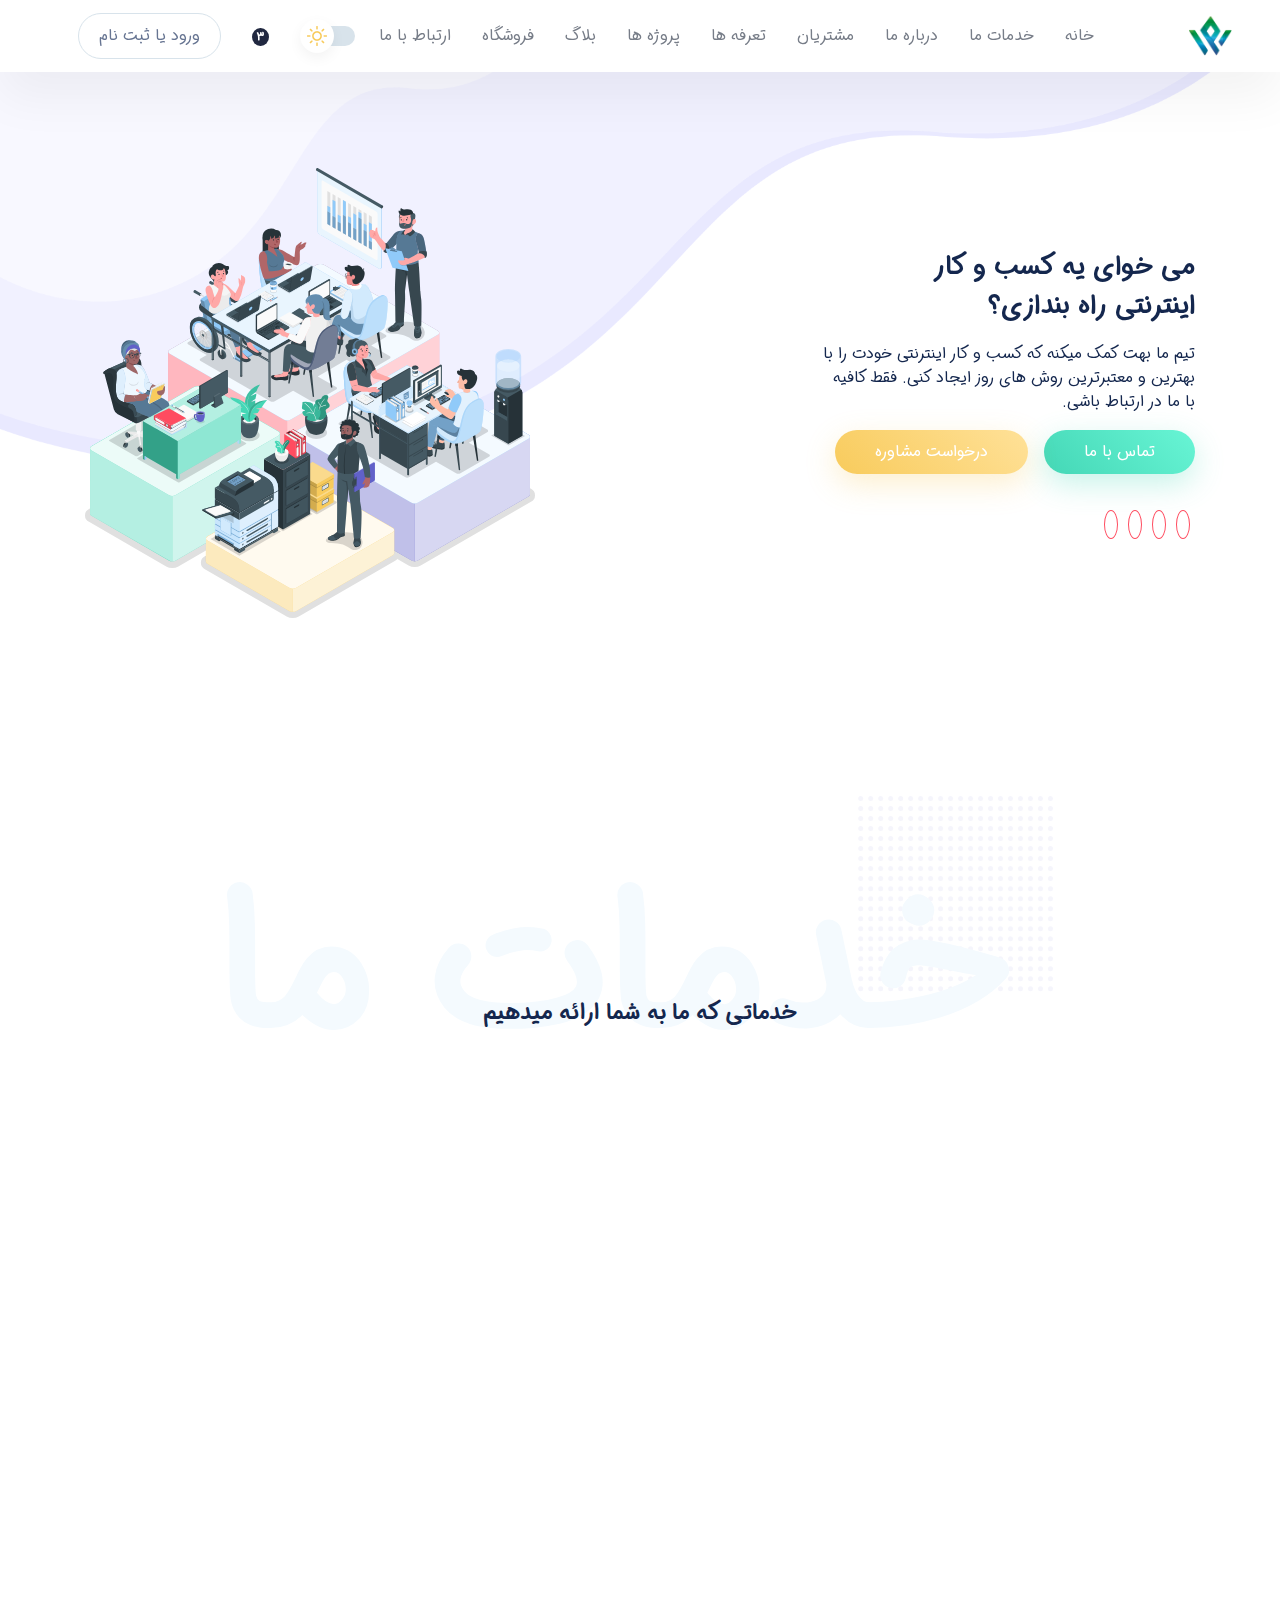
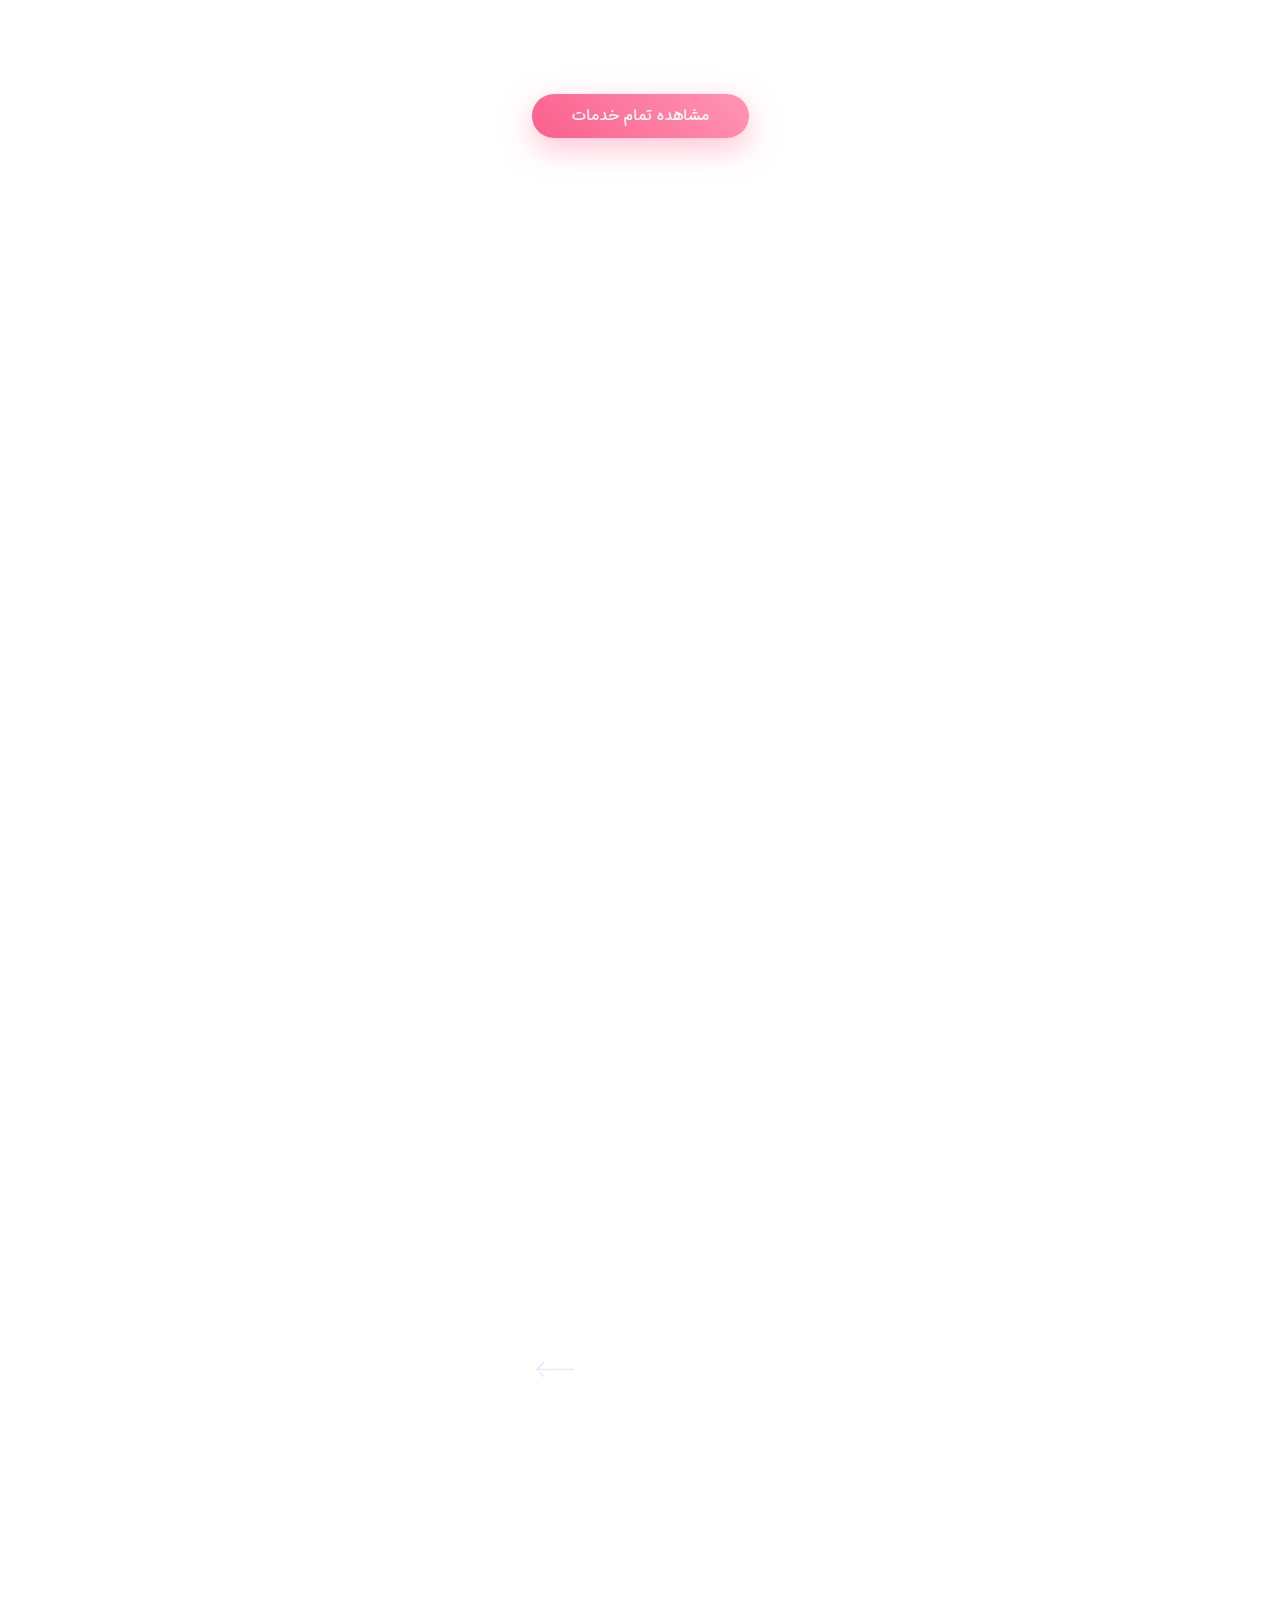
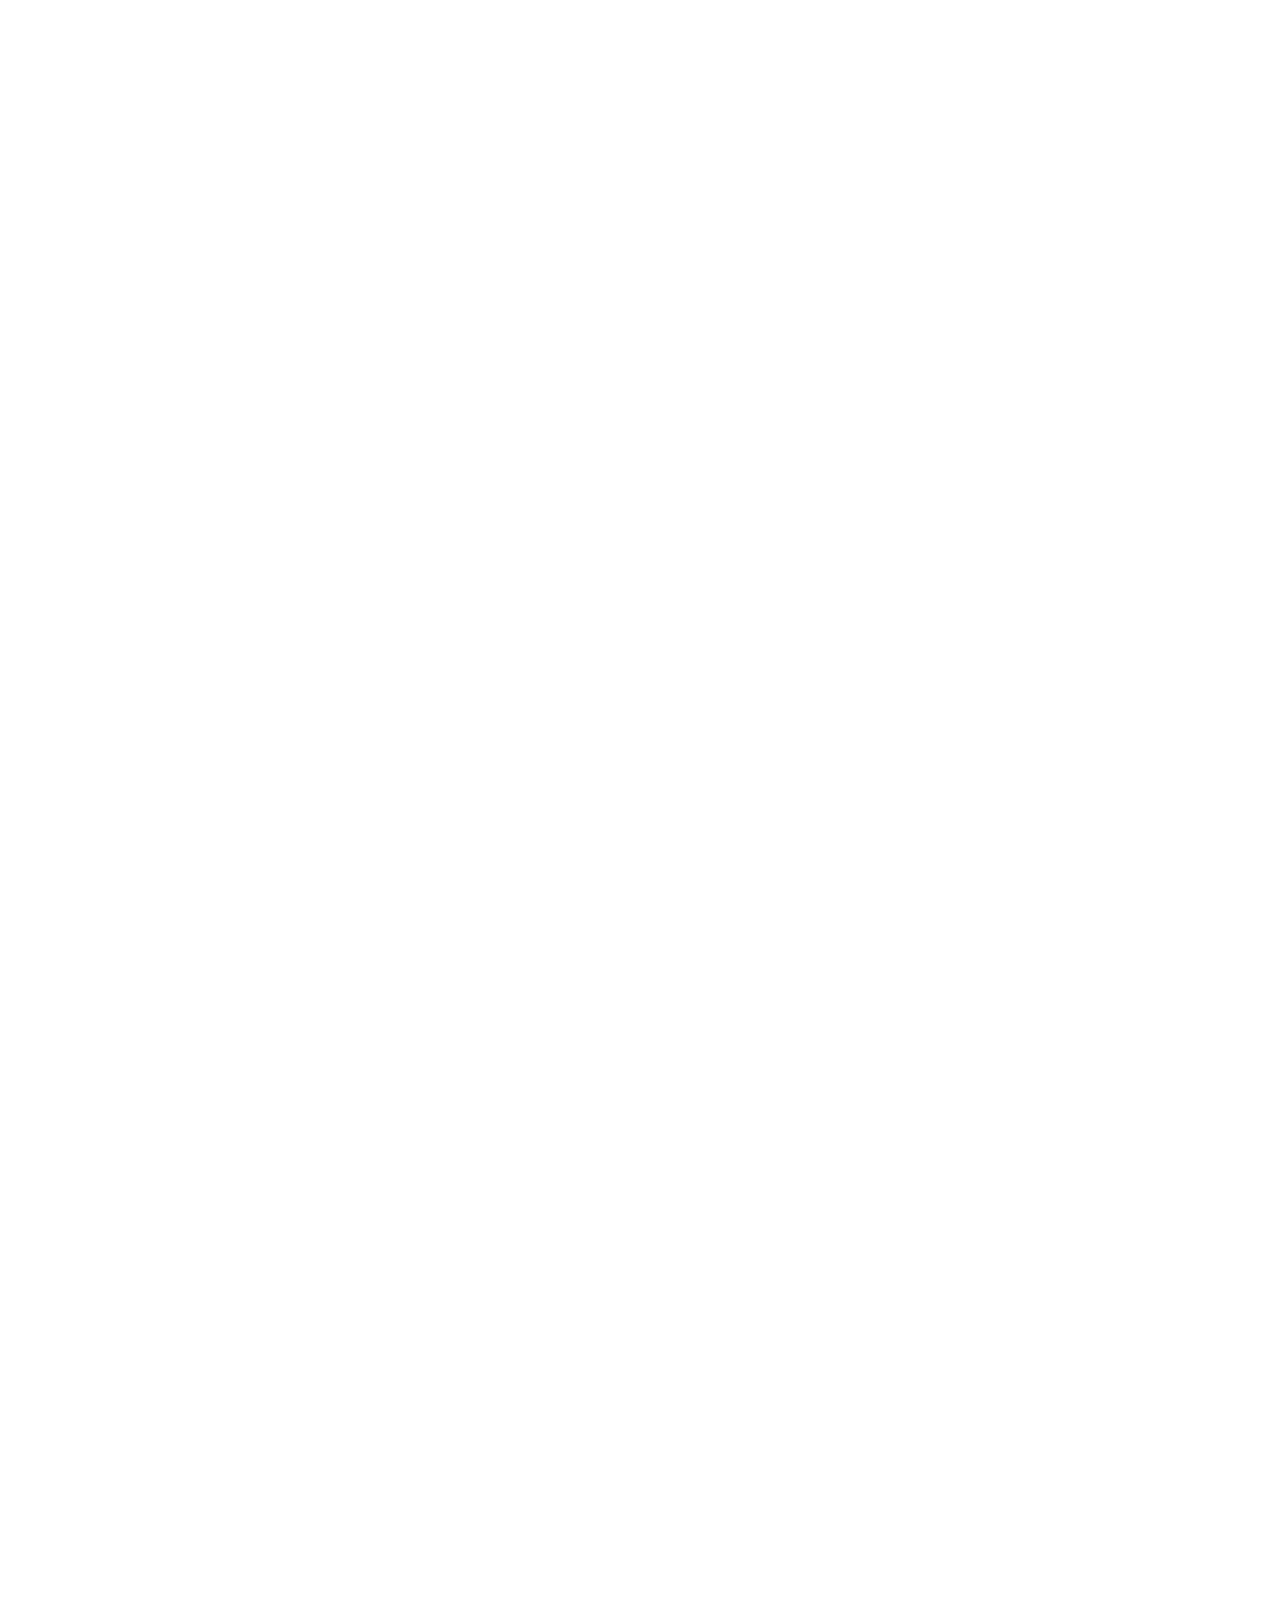
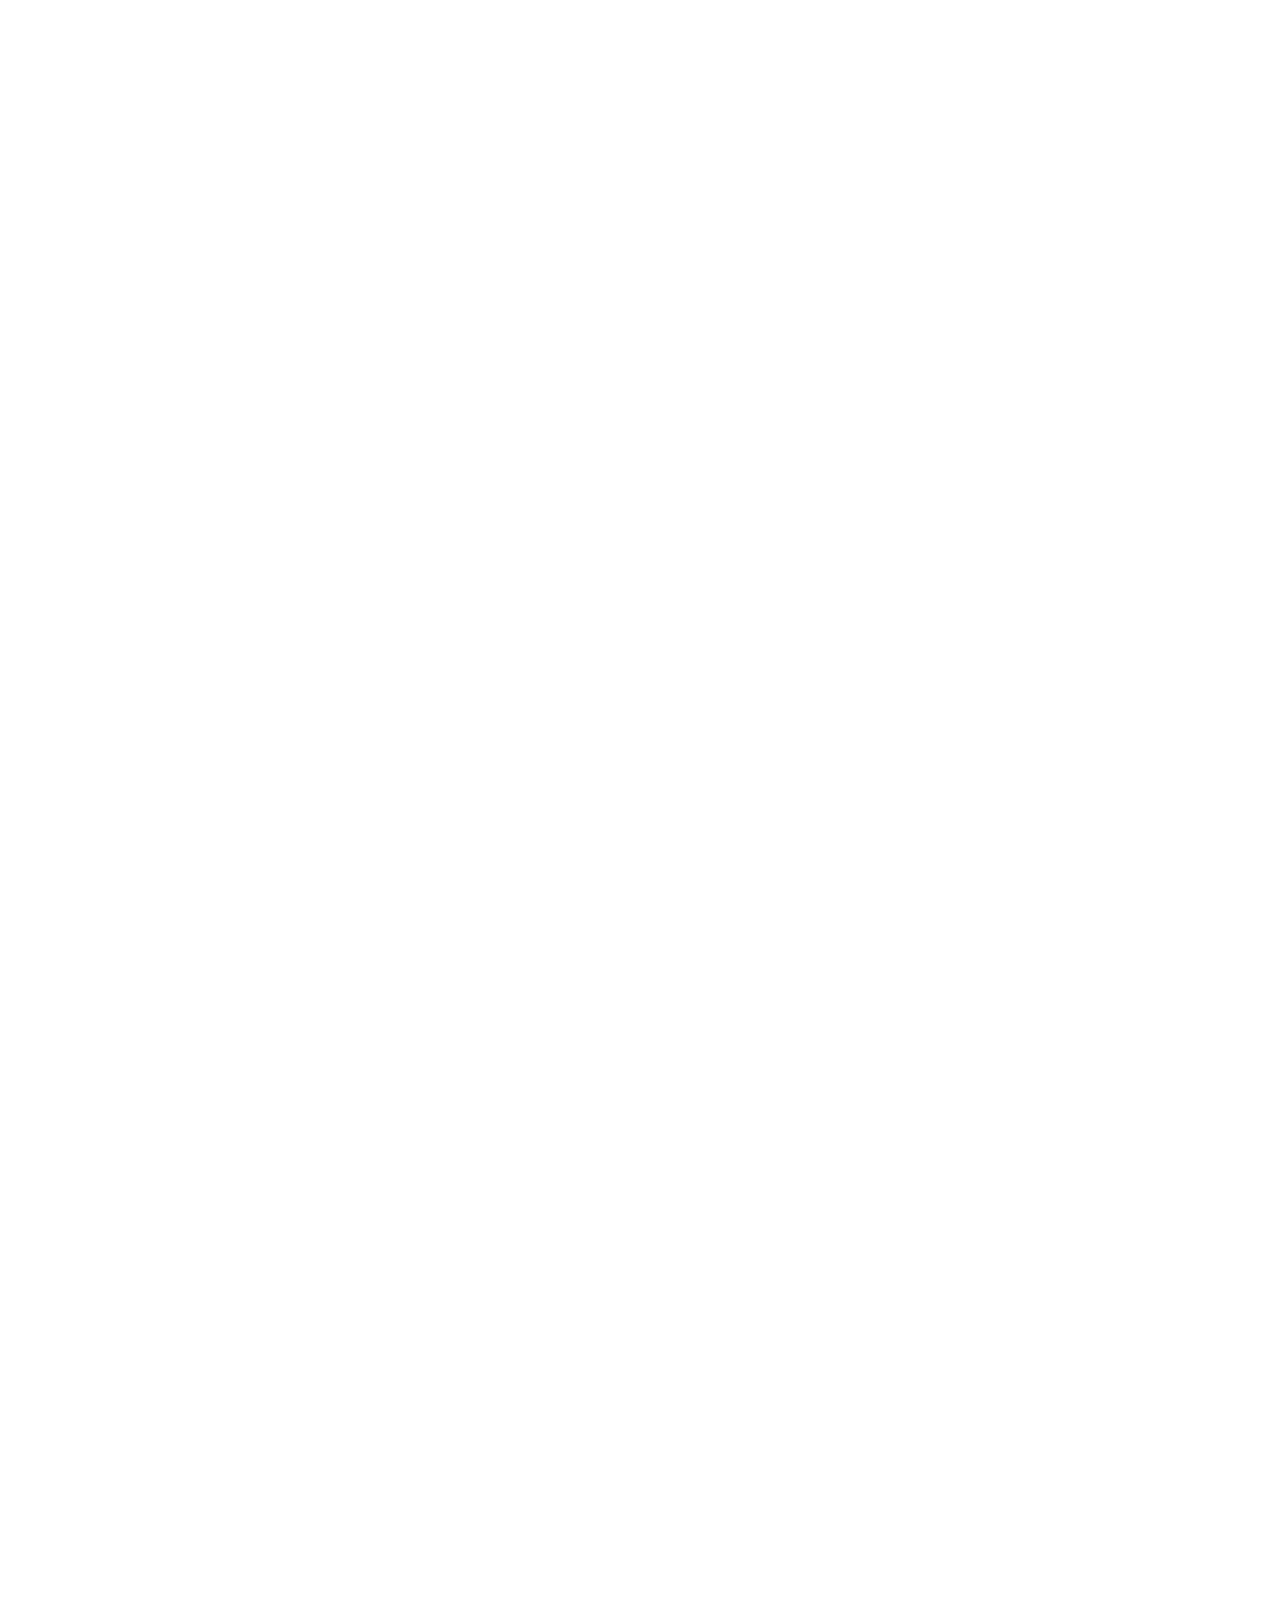
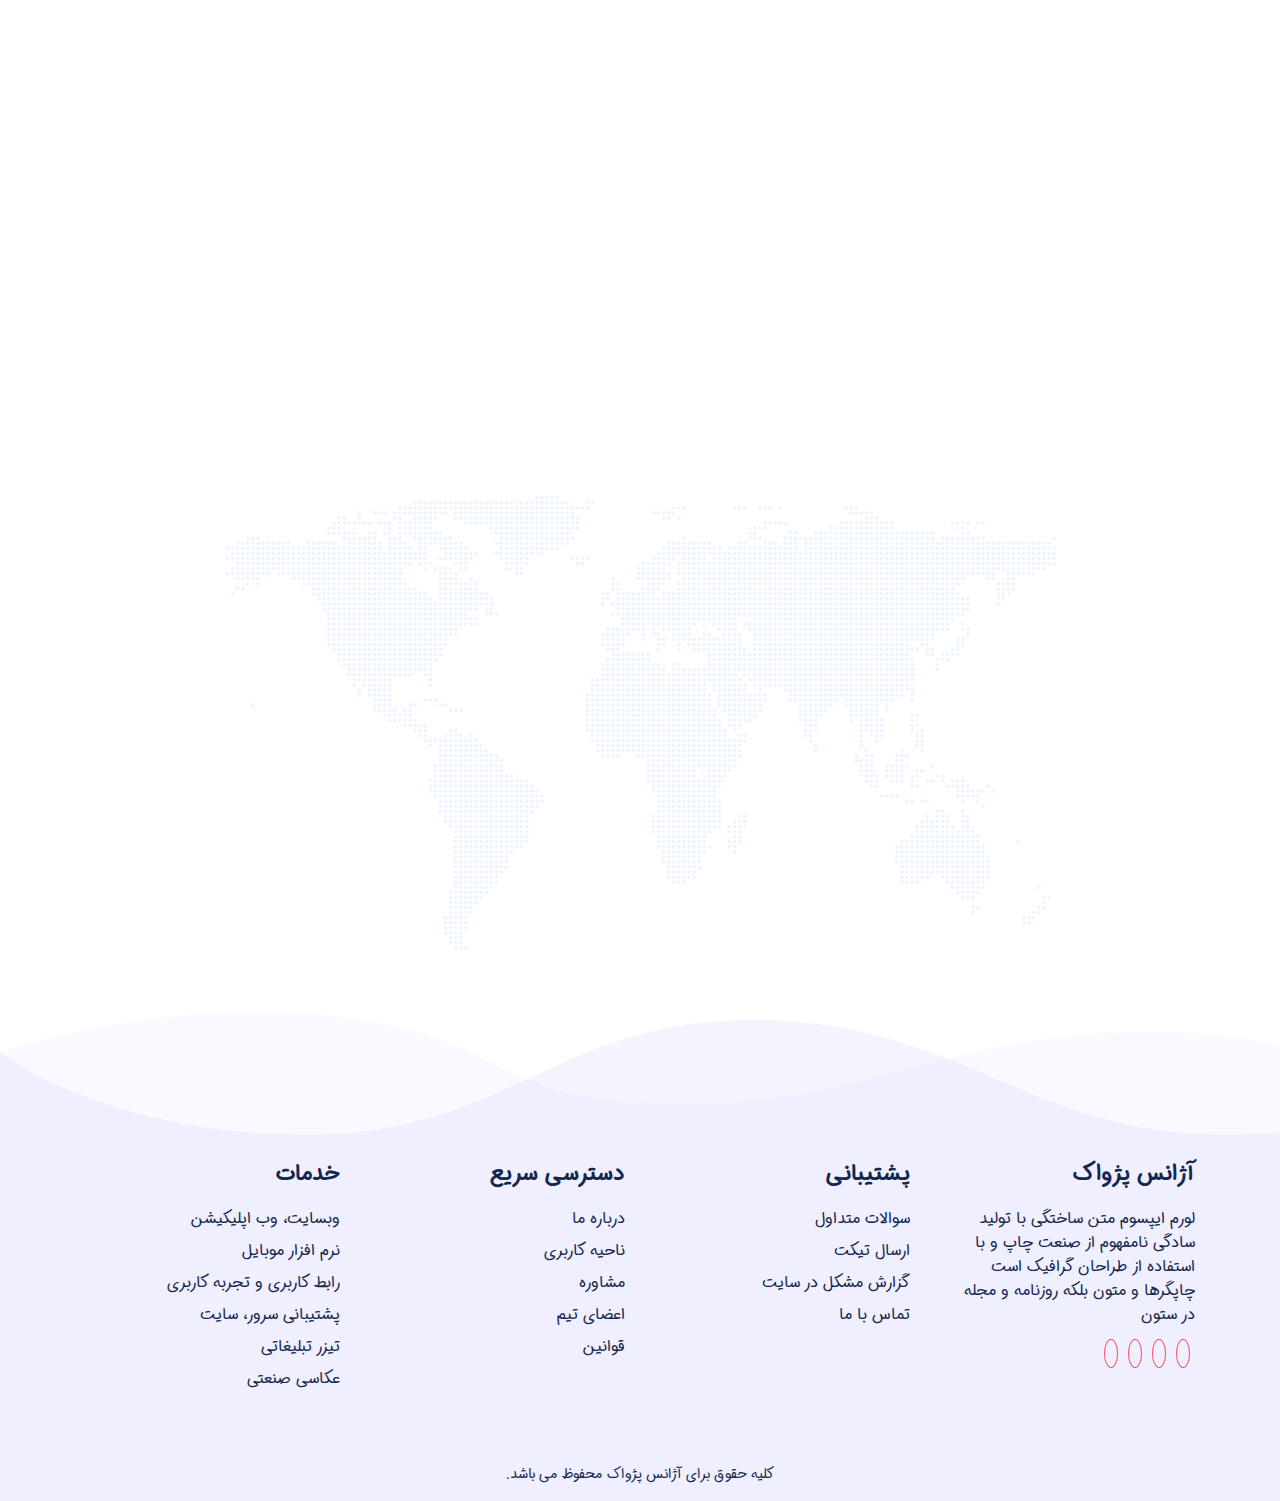
==== commit 4fc8a2af: "add blog and single blog, add lazyload and fixed more code and bug." ====
--- a/index.html
+++ b/index.html
@@ -253,7 +253,7 @@
                         <!-- Theme toggle button End -->
 
                         <!-- Cart button Start -->
-                        <a class="p-4 hover-bottom-line" href="#">
+                        <a class="p-4 hover-bottom-line d-none" href="#">
                             <span><i class="fas fa-shopping-cart text-blue-gray"></i></span>
                         </a>
                         <!-- Cart button End -->
@@ -329,7 +329,7 @@
                         <!-- Cart button with dropdown menu End -->
 
                         <!-- Account Button with dropdown menu Start -->
-                        <div class="dropdown hover-bottom-line">
+                        <div class="dropdown hover-bottom-line d-none">
 
                             <div class="text-blue-gray position-relative p-4"><i class="fas fa-user"></i></div>
 
@@ -1161,176 +1161,22 @@
 
     <!-- Mmenu js -->
     <script src="assets/js/mmenu/mmenu-light.js"></script>
-    <script>
-        const menu = new MmenuLight( document.querySelector("#mobileMenu"), 'all');
-        const navigator = menu.navigation({
-            selectedClass: 'Selected',
-            slidingSubmenus: true,
-            title: 'آژانس پژواک',
-        });
-        const drawer = menu.offcanvas({
-            position: 'right',
-        });
-        document.querySelector( 'a[href="#mobileMenu"]' )
-        .addEventListener( 'click', ( evnt ) => {
-            evnt.preventDefault();
-            drawer.open();
-        });
-    </script>
-
+
+    <!-- Aos js -->
+    <script src="assets/js/aos/aos.js"></script>
+
+    <!-- MoveTo js -->
+    <script src="assets/js/custom/moveTo.min.js"></script>
+
+    <!-- Swiper js -->
+    <script src="assets/js/swiper/swiper.min.js"></script>
+
+    <!-- LazyLoad js -->
+    <script src="assets/js/custom/lazyload.min.js"></script>
+    
     <!-- Custome js -->
     <script src="assets/js/custom/SiteTheme.js"></script>
     <script src="assets/js/custom/Script.js"></script>
-
-    <!-- Aos js -->
-    <script src="assets/js/aos/aos.js"></script>
-    <script>
-        AOS.init({
-            disable: ('phone', 'tablet', 'mobile'),
-            duration: 1200,
-            once: true,
-        });
-    </script>
-
-    <!-- MoveTo js -->
-    <script src="assets/js/custom/moveTo.min.js"></script>
-    <script>
-        const moveTo = new MoveTo({
-            duration: 1500,
-        });
-        const ScrollToHome = document.getElementsByClassName('ScrollToHome')[0];
-        moveTo.registerTrigger(ScrollToHome);
-        const ScrollToHomeMobile = document.getElementsByClassName('ScrollToHomeMobile')[0];
-        moveTo.registerTrigger(ScrollToHomeMobile);
-
-        const ScrollToTop = document.getElementsByClassName('ScrollToTop')[0];
-        moveTo.registerTrigger(ScrollToTop);
-
-        const ScrollToServices = document.getElementsByClassName('ScrollToServices')[0];
-        moveTo.registerTrigger(ScrollToServices);
-        const ScrollToServicesMobile = document.getElementsByClassName('ScrollToServicesMobile')[0];
-        moveTo.registerTrigger(ScrollToServicesMobile);
-
-        const ScrollToAboutUs = document.getElementsByClassName('ScrollToAboutUs')[0];
-        moveTo.registerTrigger(ScrollToAboutUs);
-        const ScrollToAboutUsMobile = document.getElementsByClassName('ScrollToAboutUsMobile')[0];
-        moveTo.registerTrigger(ScrollToAboutUsMobile);
-
-        const ScrollToComments = document.getElementsByClassName('ScrollToComments')[0];
-        moveTo.registerTrigger(ScrollToComments);
-        const ScrollToCommentsMobile = document.getElementsByClassName('ScrollToCommentsMobile')[0];
-        moveTo.registerTrigger(ScrollToCommentsMobile);
-
-        const ScrollToPricing = document.getElementsByClassName('ScrollToPricing')[0];
-        moveTo.registerTrigger(ScrollToPricing);
-        const ScrollToPricingMobile = document.getElementsByClassName('ScrollToPricingMobile')[0];
-        moveTo.registerTrigger(ScrollToPricingMobile);
-
-        const ScrollToProjects = document.getElementsByClassName('ScrollToProjects')[0];
-        moveTo.registerTrigger(ScrollToProjects);
-        const ScrollToProjectsMobile = document.getElementsByClassName('ScrollToProjectsMobile')[0];
-        moveTo.registerTrigger(ScrollToProjectsMobile);
-
-        const ScrollToBlog = document.getElementsByClassName('ScrollToBlog')[0];
-        moveTo.registerTrigger(ScrollToBlog);
-        const ScrollToBlogMobile = document.getElementsByClassName('ScrollToBlogMobile')[0];
-        moveTo.registerTrigger(ScrollToBlogMobile);
-
-        const ScrollToContactUs = document.getElementsByClassName('ScrollToContactUs')[0];
-        moveTo.registerTrigger(ScrollToContactUs);
-        const ScrollToContactUsMobile = document.getElementsByClassName('ScrollToContactUsMobile')[0];
-        moveTo.registerTrigger(ScrollToContactUsMobile);
-    </script>
-
-    <!-- Swiper js -->
-    <script src="assets/js/swiper/swiper.min.js"></script>
-    <script>
-
-        // for comments
-        var swiper = new Swiper('.swiper-comments', {
-            direction: 'vertical',
-            slidesPerView: 1,
-            centeredSlides: true,
-            spaceBetween: 30,
-            grabCursor: true,
-            autoplay: {
-                delay: 4000,
-                disableOnInteraction: false,
-            },
-            navigation: {
-                nextEl: '.btn-next-comments',
-                prevEl: '.btn-prev-comments',
-            },
-            breakpoints: {
-                768: {
-                    slidesPerView: 2,
-                    spaceBetween: 30,
-                },
-            }
-        });
-
-        // For projects btn slider
-        var swiper = new Swiper('.swiper-projects-btn', {
-            slidesPerView: 'auto',
-            freeMode: true,
-        });
-
-        // for certificate logo in footer
-        var swiper = new Swiper('.swiper-certificate', {
-            slidesPerView: 1,
-            spaceBetween: 30,
-            loop: true,
-            autoplay: {
-                delay: 3000,
-            },
-        });
-    </script>
-
-    <!-- Filter show and category Projects -->
-    <script>
-        filterProjects("all")
-        function filterProjects(c) {
-          var x, i;
-          x = document.getElementsByClassName("filter-projects");
-          if (c == "all") c = "";
-          for (i = 0; i < x.length; i++) {
-            w3RemoveClass(x[i], "projects-show");
-            if (x[i].className.indexOf(c) > -1) w3AddClass(x[i], "projects-show");
-          }
-        }
-        
-        function w3AddClass(element, name) {
-          var i, arr1, arr2;
-          arr1 = element.className.split(" ");
-          arr2 = name.split(" ");
-          for (i = 0; i < arr2.length; i++) {
-            if (arr1.indexOf(arr2[i]) == -1) {element.className += " " + arr2[i];}
-          }
-        }
-        
-        function w3RemoveClass(element, name) {
-          var i, arr1, arr2;
-          arr1 = element.className.split(" ");
-          arr2 = name.split(" ");
-          for (i = 0; i < arr2.length; i++) {
-            while (arr1.indexOf(arr2[i]) > -1) {
-              arr1.splice(arr1.indexOf(arr2[i]), 1);     
-            }
-          }
-          element.className = arr1.join(" ");
-        }
-        
-        // Add active class to the current button (highlight it)
-        var btnContainer = document.getElementById("ProjectsBtnContainer");
-        var btns = btnContainer.getElementsByClassName("btn-projevts-hedaer");
-        for (var i = 0; i < btns.length; i++) {
-          btns[i].addEventListener("click", function(){
-            var current = document.getElementsByClassName("projects-btn-active");
-            current[0].className = current[0].className.replace("projects-btn-active", "");
-            this.className += " projects-btn-active";
-          });
-        }
-    </script>
 </body>
 
 </html>--- a/assets/css/custom/style.css
+++ b/assets/css/custom/style.css
@@ -36,6 +36,7 @@
     position: fixed;
     width: 100%;
     z-index: 100;
+    top: 0;
     background: #fff;
     box-shadow: 0 25px 50px rgba(0, 0, 0, .05);
 }
@@ -84,6 +85,14 @@
     width: 100%;
     max-height: 700px;
     float: left;
+}
+
+.header-background-two {
+    position: relative;
+}
+.header-background-two img {
+    height: 400px;
+    width: 100%;
 }
 
 .image-up-down {
@@ -1176,4 +1185,196 @@
 
 .error-title {
     font-size: 8rem;
+}
+
+
+.page-title {
+    margin-top: 50px;
+    position: absolute;
+    top: 50%;
+    left: 50%;
+    -webkit-transform: translate(-50%, -50%);
+    -moz-transform: translate(-50%, -50%);
+    -ms-transform: translate(-50%, -50%);
+    -o-transform: translate(-50%, -50%);
+    transform: translate(-50%, -50%);
+}
+
+.search-box {
+    background-color: white;
+    border-radius: 15px;
+    box-shadow: 0 10px 20px rgba(0, 0, 0, .05);
+    padding: 5px 10px;
+    min-width: 270px !important;
+}
+
+.search-box input{
+    background-color: transparent;
+    border: none;
+    border-radius: 15px !important;
+}
+
+.breadcrumb {
+    background-color: transparent;
+}
+
+.breadcrumb-item a {
+    color: #9292FF !important;
+}
+.breadcrumb-item.active {
+    color: #C3D0D9 !important;
+}
+
+.breadcrumb-item::before {
+    color: #303958 !important;
+    padding-left: .5rem;
+}
+
+.pagination {
+    overflow-x: auto;
+    height: 70px;
+}
+
+.pagination .page-item:nth-child(1) {
+    margin-right: auto !important;
+}
+.pagination .page-item:last-child {
+    margin-left: auto !important;
+}
+
+.pagination::-webkit-scrollbar,
+.breadcrumb-section::-webkit-scrollbar {
+    display: none;
+}
+
+/* Hide scrollbar for IE, Edge and Firefox */
+.pagination,
+.breadcrumb-section {
+    -ms-overflow-style: none;  /* IE and Edge */
+    scrollbar-width: none;  /* Firefox */
+}
+
+.pagination>li:last-child>a {
+    margin-right: 5px;
+}
+
+.pagination .page-item a {
+    border: none;
+    border-radius: 10px !important;
+    padding: 10px 20px;
+    box-shadow: 0 10px 20px rgba(0, 0, 0, .05);
+    margin: 5px;
+    color: #C3D0D9;
+    background-color: #fff;
+}
+
+.pagination .page-item span {
+    color: #C3D0D9;
+}
+
+.pagination .page-item.active a {
+    border: none;
+    border-radius: 10px !important;
+    padding: 10px 20px;
+    box-shadow: 0 10px 20px rgba(0, 0, 0, .05);
+    margin: 5px;
+    color: #fff;
+    background-color: #9292FF;
+}
+
+.pagination .page-item.disabled a {
+    border: none;
+    border-radius: 10px !important;
+    padding: 10px 20px;
+    box-shadow: 0 10px 20px rgba(0, 0, 0, .05);
+    margin: 5px;
+    color: #eee;
+    background-color: transparent;
+}
+
+.sidbar-item-link {
+    color: #707e9b;
+    margin: 15px 0px;
+}
+
+.sidbar-item-link.tag {
+    display: inline-block;
+    margin: 0 15px;
+    margin-right: 0;
+    margin-bottom: 15px;
+    background-color: #F4FAFE;
+    border-radius: 50rem;
+    padding: 5px 15px;
+    -webkit-transition: all .5s;
+    -moz-transition: all .5s;
+    -o-transition: all .5s;
+    transition: all .5s;
+}
+
+.sidbar-item-link.tag:hover {
+    background-color: #e2f3ff;
+    border-radius: 50rem;
+    padding: 5px 15px;
+    box-shadow: 0 10px 20px rgba(0, 0, 0, .1);
+}
+
+
+
+.top-blog-content img {
+    border-radius: 20px;
+}
+
+
+blockquote{
+    font-size: 1.4em;
+    margin: 50px auto;
+    color: #4848af;
+    padding: 15px 55px 25px 25px;
+    border-right: 10px solid #9292FF;
+    border-left: 2px solid #9292FF;
+    line-height: 1.6;
+    position: relative;
+    background:#f5f5ff;
+}
+
+blockquote::before{
+    font-family:Arial;
+    content: "\201C";
+    color:#9292FF;
+    font-size:4em;
+    position: absolute;
+    right: 20px;
+    top:-20px;
+}
+
+blockquote::after{
+    content: '';
+}
+
+
+.blog-text img {
+    max-width: 100%;
+    height: auto;
+}
+
+
+
+.blog-comments .item {
+    padding: 20px;
+    border-radius: 10px;
+    background-color: #fff;
+    box-shadow: 0 10px 20px rgba(0, 0, 0, .07);
+}
+
+
+#commentMessage {
+    resize: vertical;
+    width: 100%;
+    border: none;
+    overflow: hidden;
+}
+
+#commentMessage:focus {
+    box-shadow: none;
+    outline: none !important;
 }--- a/assets/css/custom/dark-theme.css
+++ b/assets/css/custom/dark-theme.css
@@ -2,7 +2,7 @@
     background: #292929;
 }
 
-p, a, h1, h2, h3, h4, h5, h6, span {
+p, a, h1, h2, h3, h4, h5, h6, span, li {
     color: #ffffff;
 }
 
@@ -284,4 +284,72 @@
     background: #242424 url('../../img/theme-toggle-icons/dark-toggle-icon.png');
     background-repeat: no-repeat;
     background-position: center;
-}+}
+
+
+
+.search-box {
+    background-color: #202020;
+}
+
+.search-box input {
+    background-color: #202020;
+    color: white !important;
+}
+
+.search-box input:focus {
+    background-color: #202020;
+}
+
+.search-box button {
+    color: white;
+}
+
+.search-box button:hover {
+    color: white;
+}
+
+
+
+.pagination .page-item a {
+    color: #C3D0D9;
+    background-color: #1F1F1F;
+}
+
+.pagination .page-item.disabled a {
+    color: #4b4b4b;
+}
+
+
+
+.sidbar-item-link.tag {
+    background-color: #333333;
+}
+
+.sidbar-item-link.tag:hover {
+    background-color: #303030;
+}
+
+
+blockquote{
+    color: #a5a5a5;
+    border-right: 10px solid #9292FF;
+    border-left: 2px solid #9292FF;
+    background:#1F1F1F;
+}
+
+blockquote::before{
+    color:#9292FF;
+}
+
+
+
+.blog-comments .item {
+    background-color: #333333;
+}
+
+
+#commentMessage {
+    background-color: #333333;
+    color: #fff;
+}
